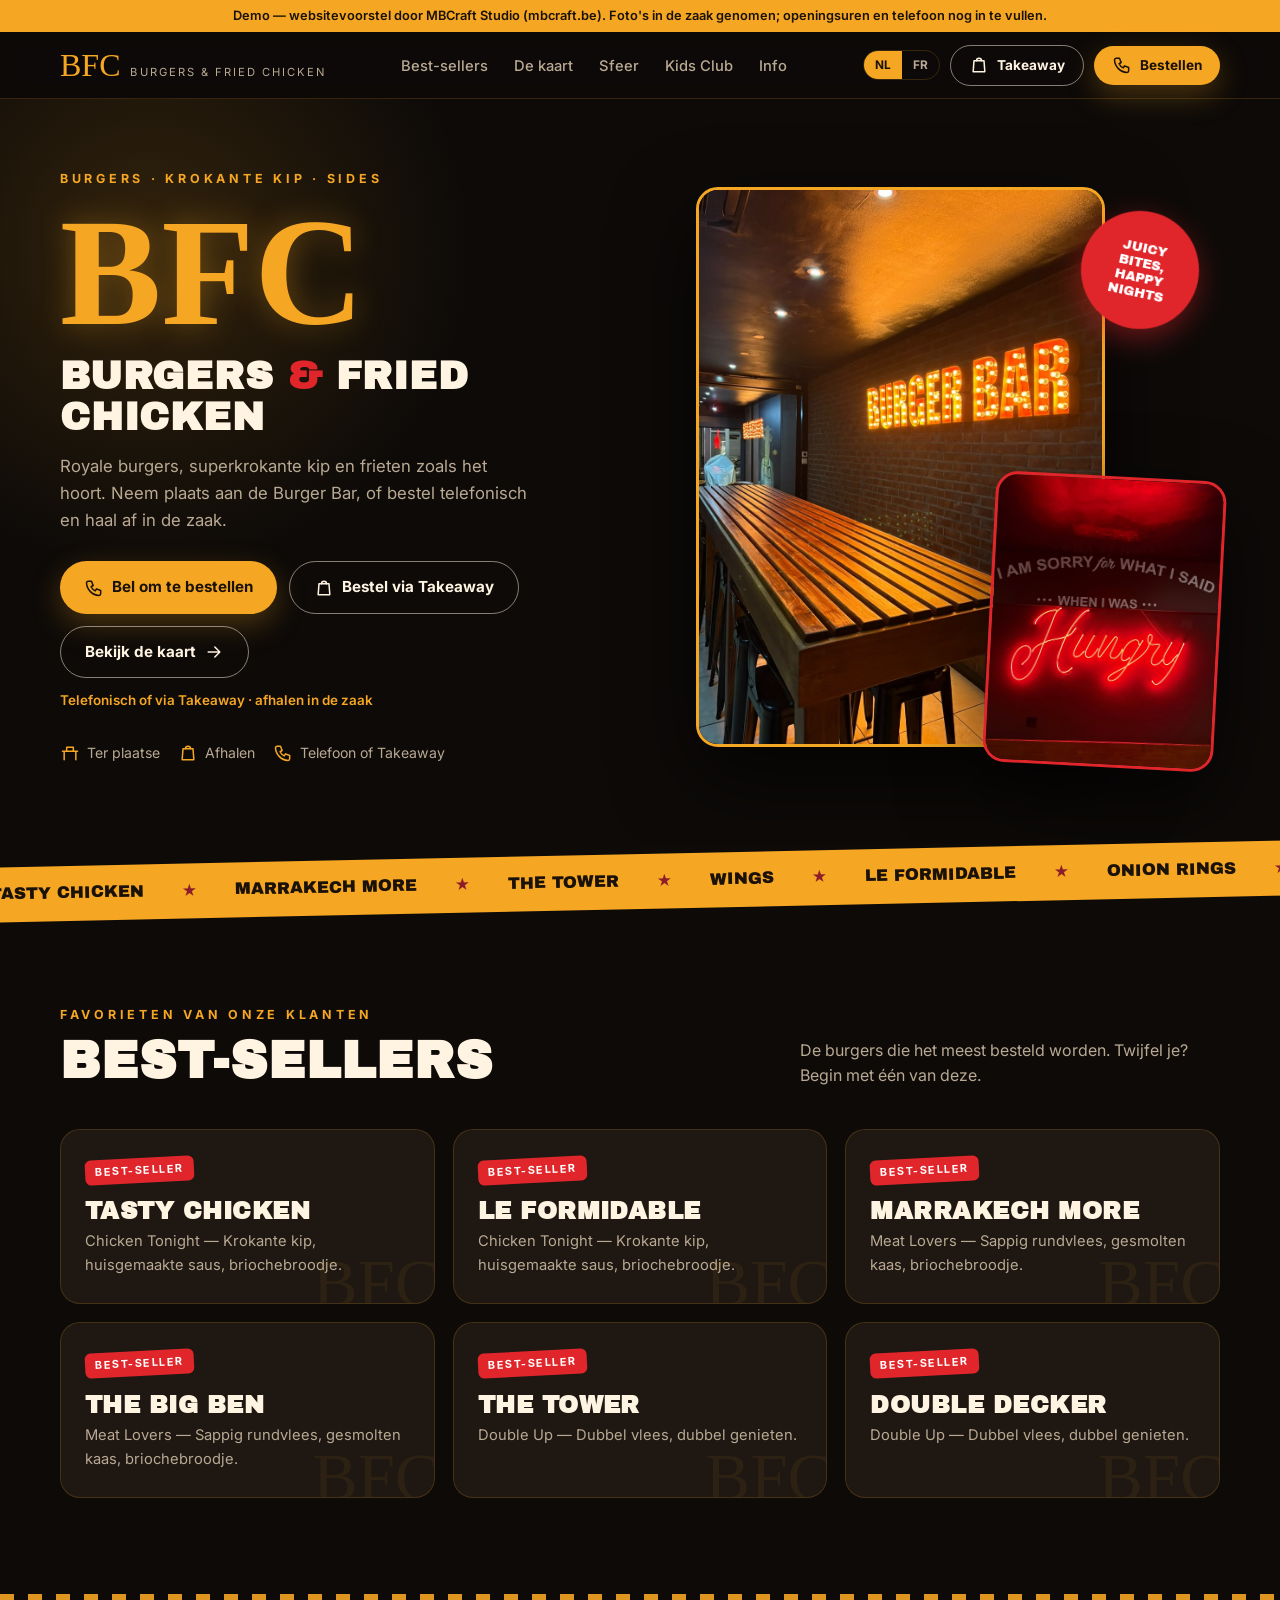
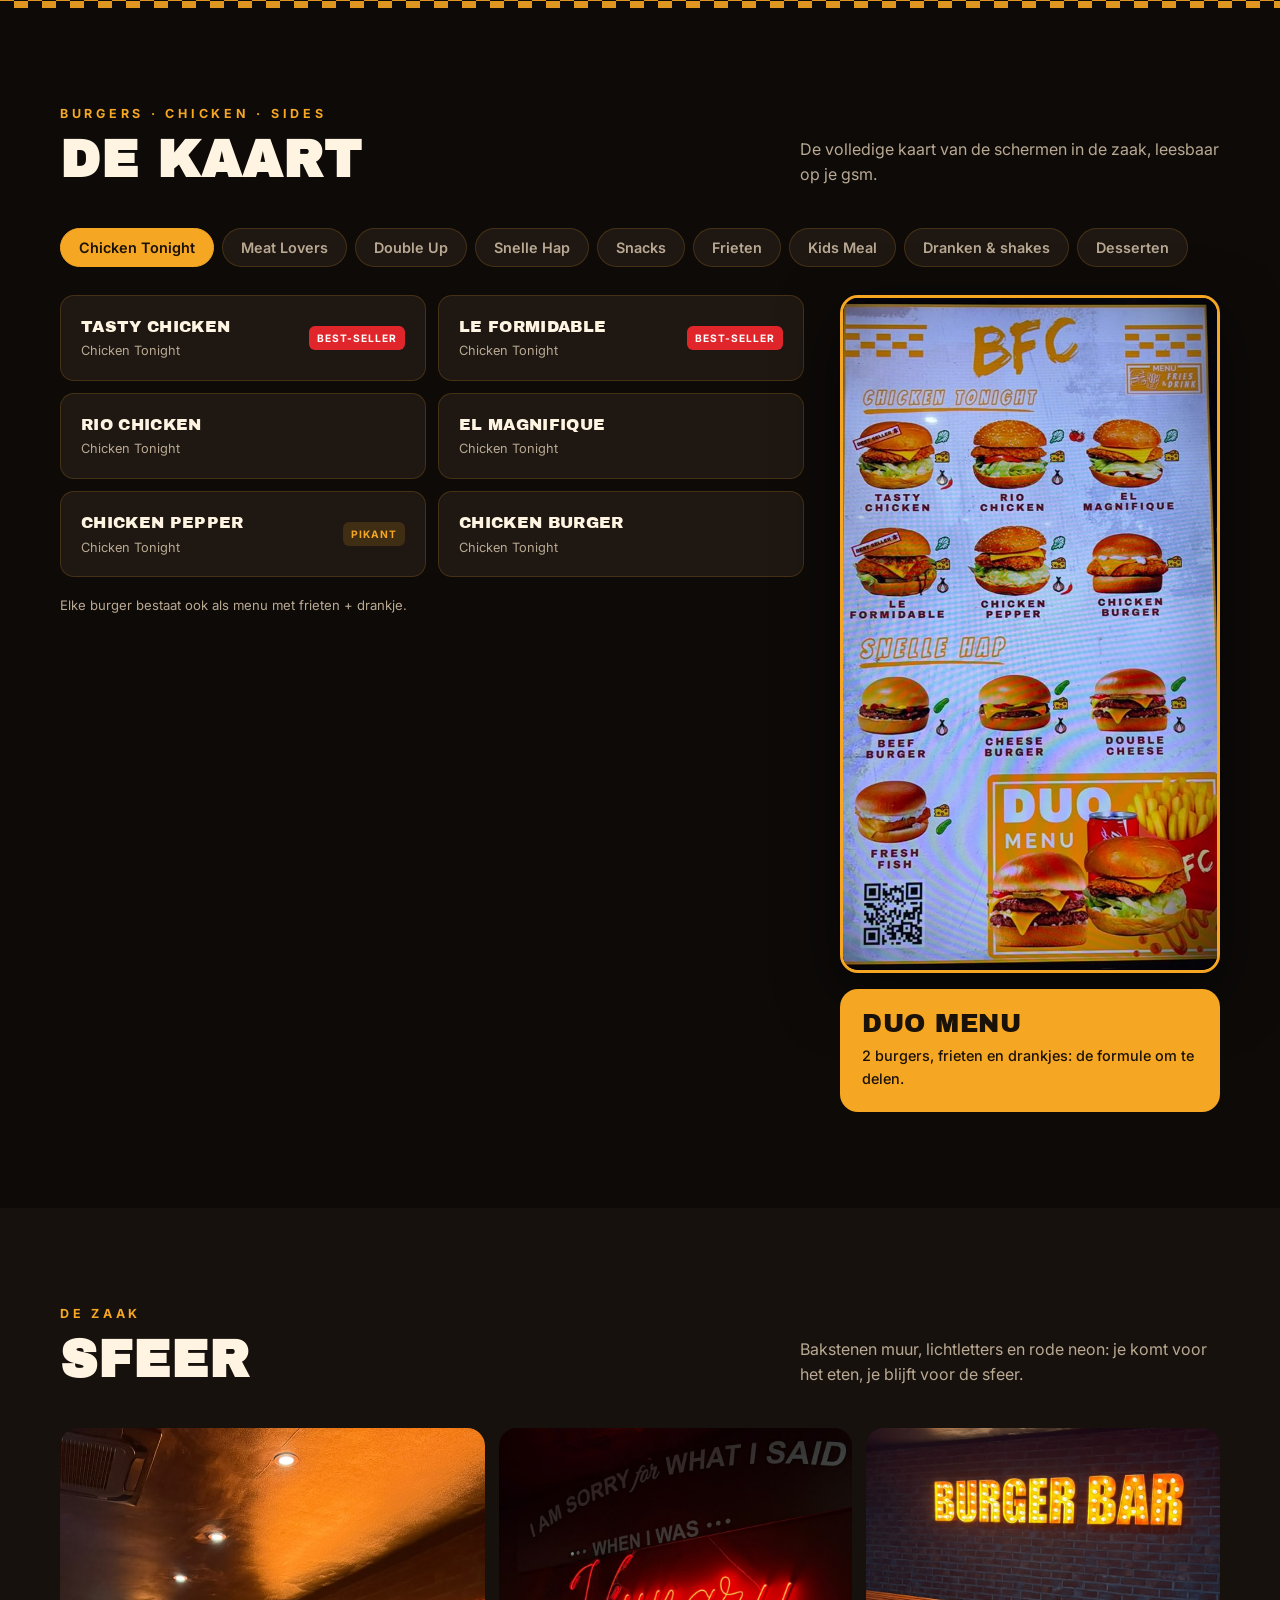
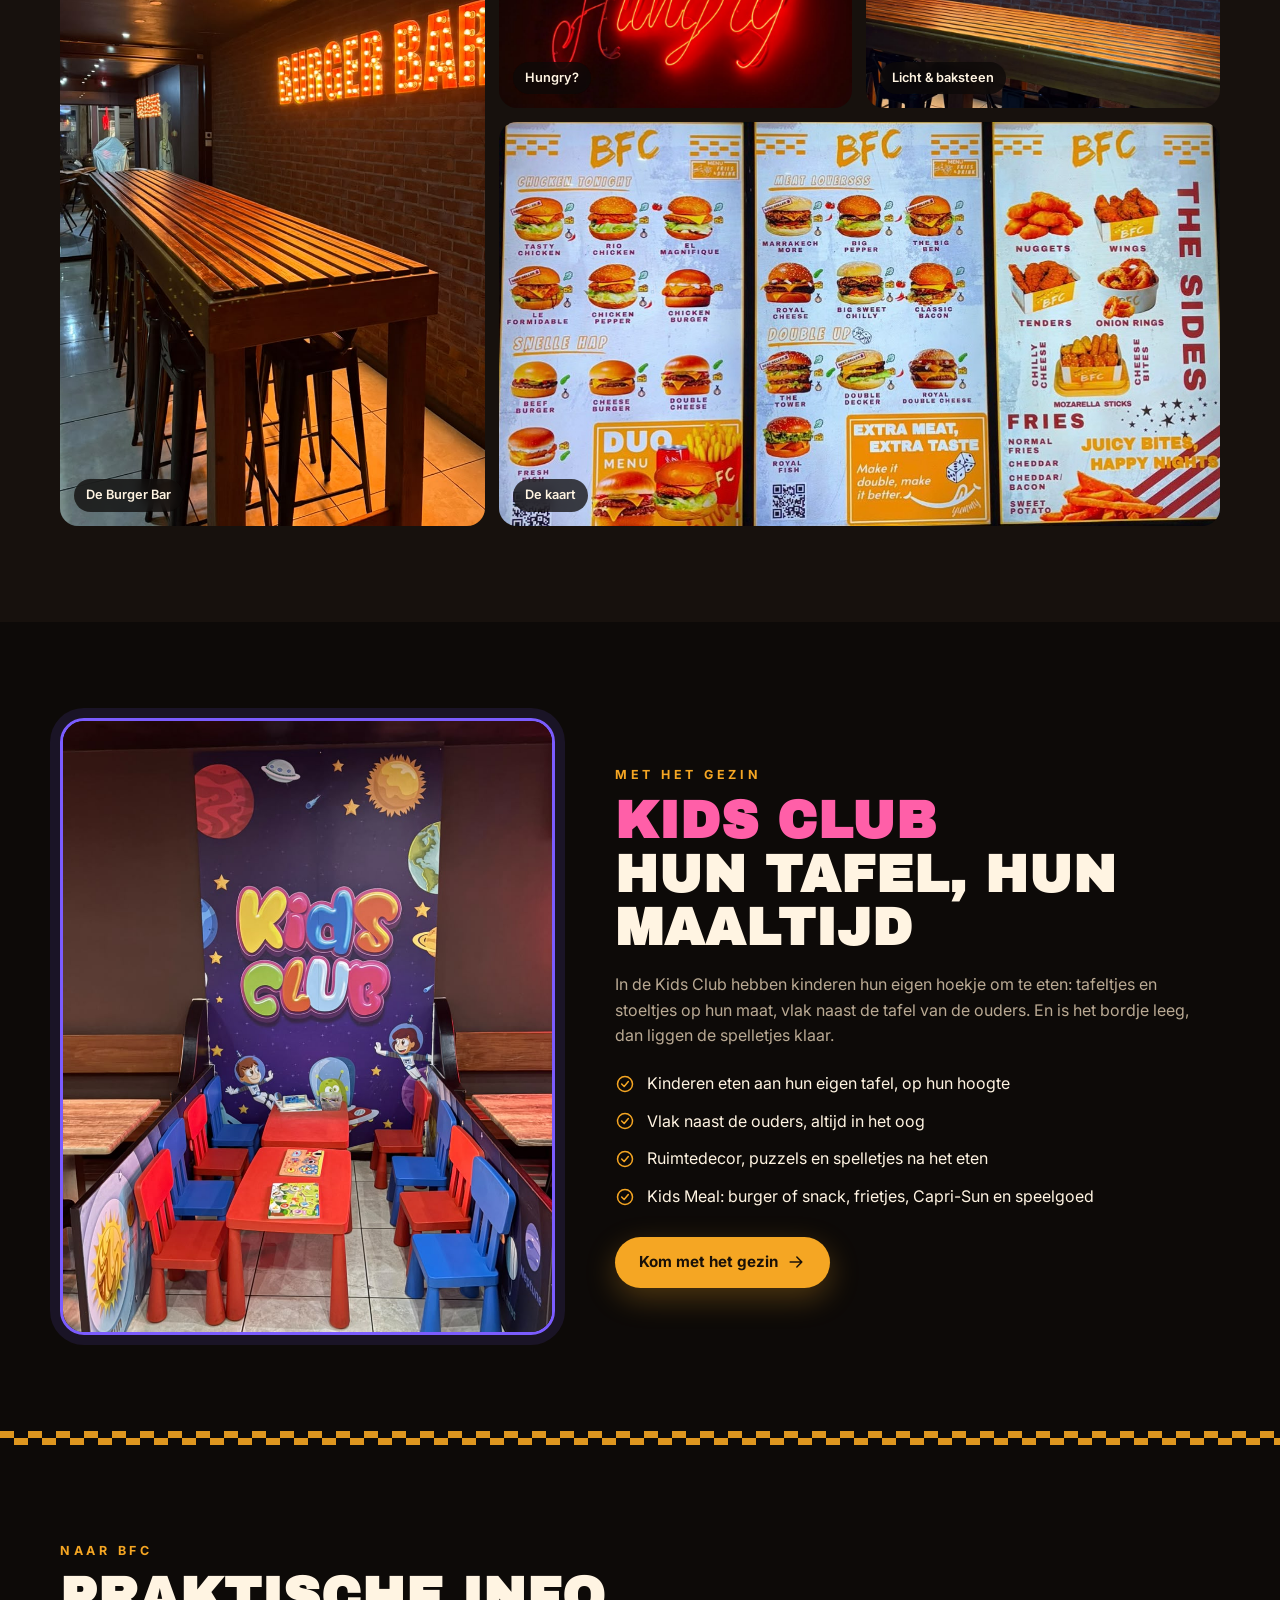
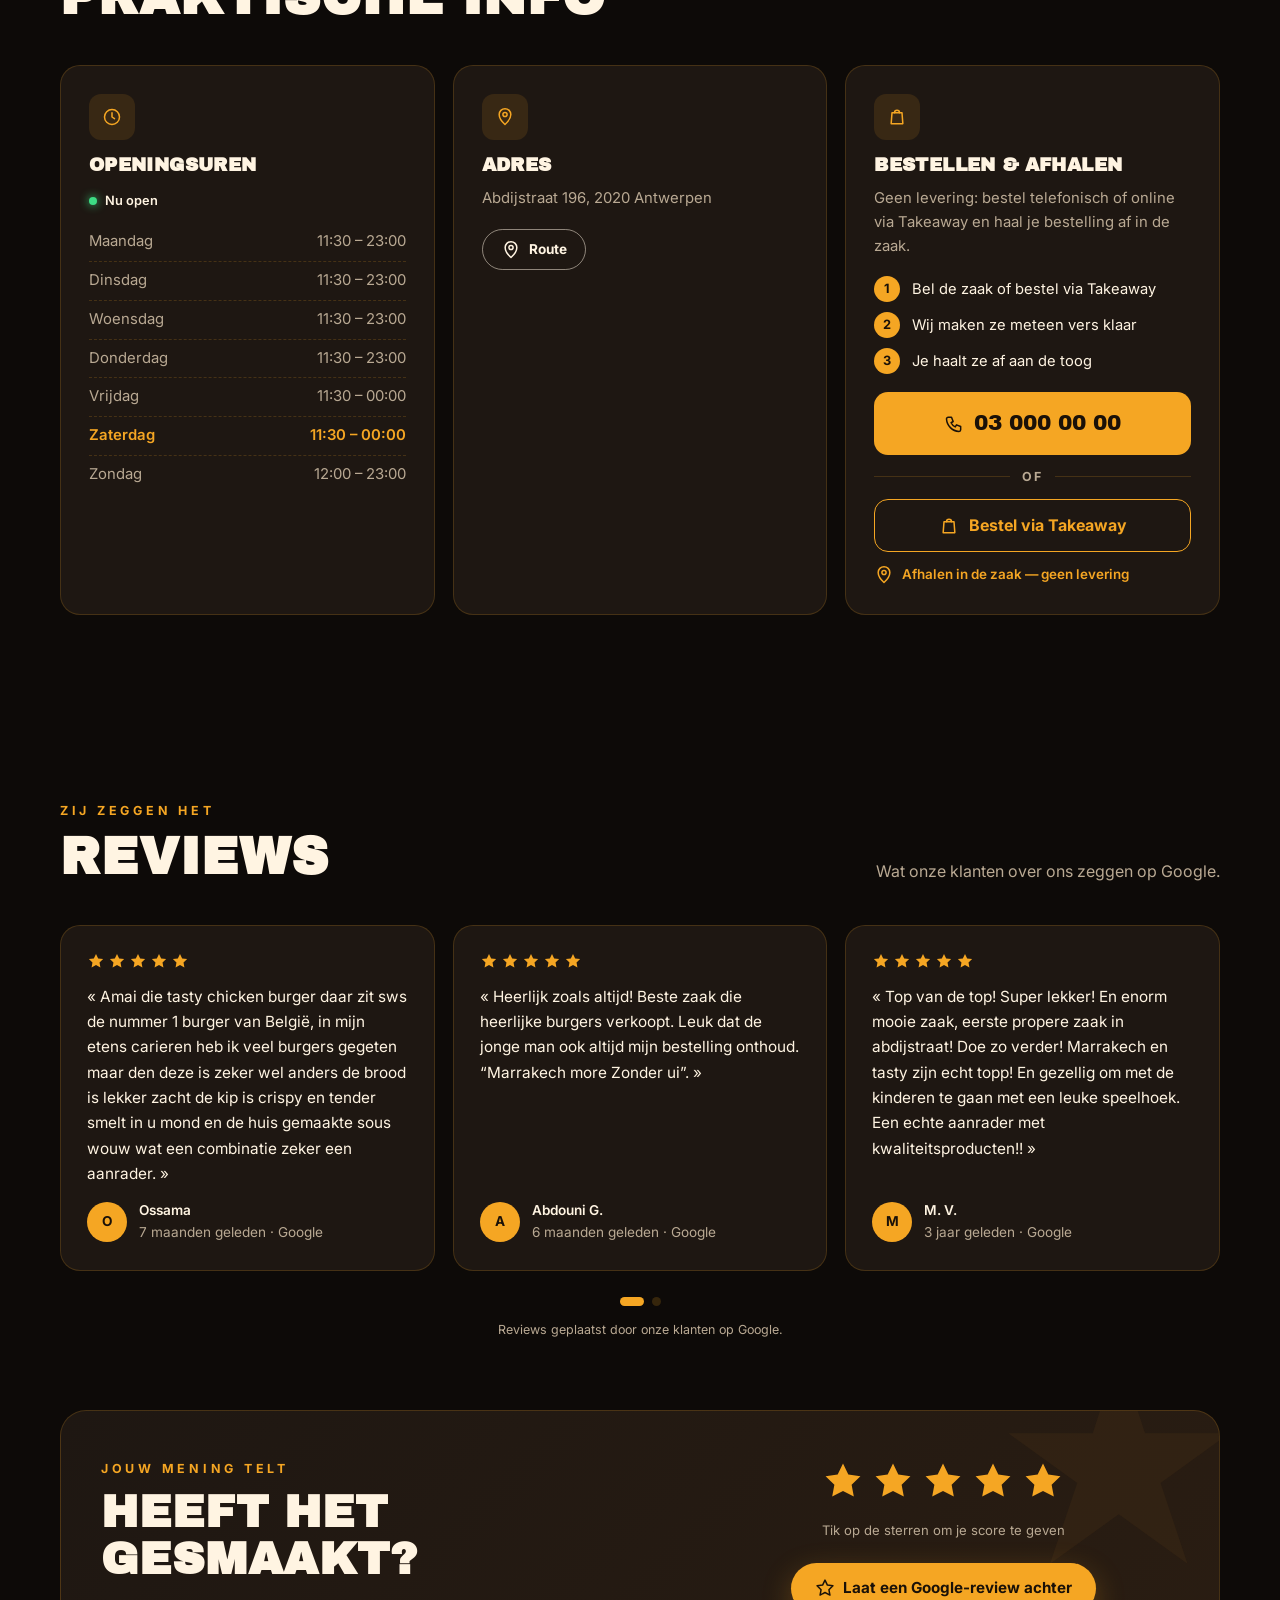
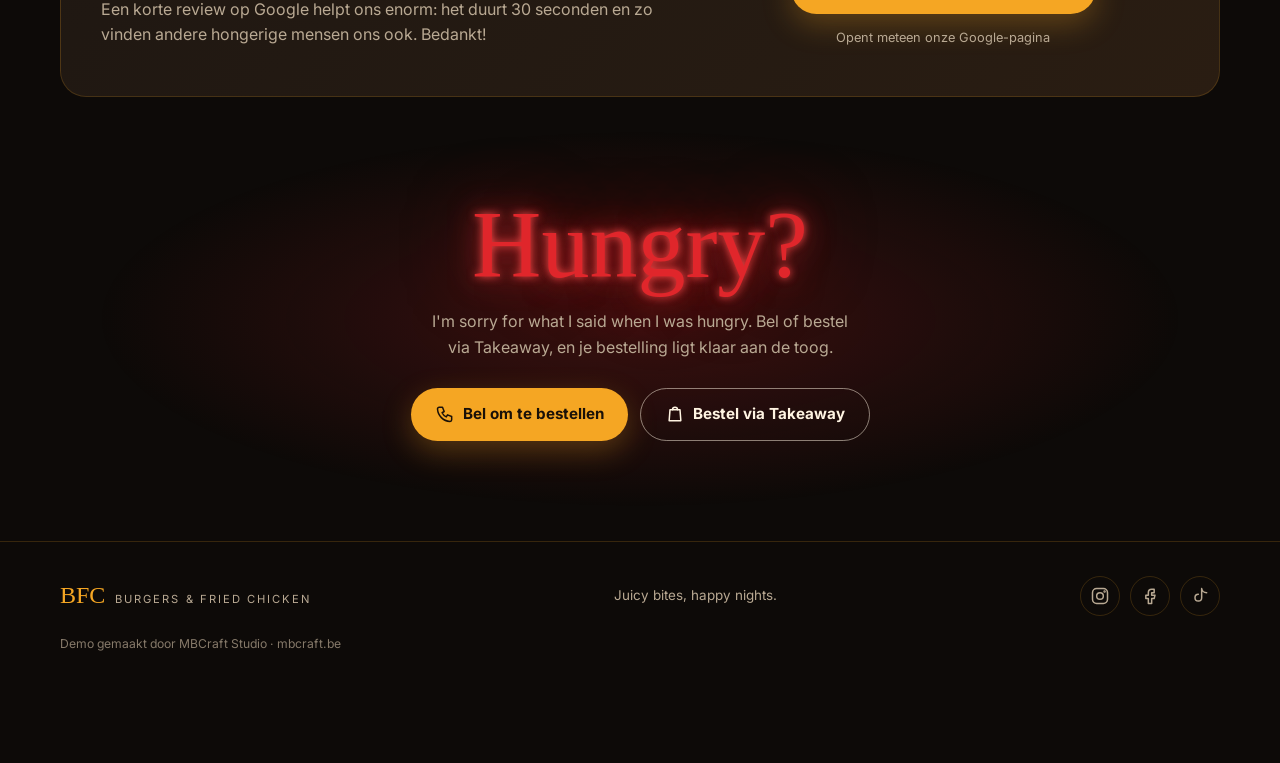
==== demos/bfc/index.html @ 061e13c5 "Démo BFC Burgers & Fried Chicken (non référencée) Co-Authored-By: Claude Opus 5.5 <noreply@anthropic" ====
<!doctype html>
<html lang="nl">
<head>
<meta charset="utf-8">
<meta name="viewport" content="width=device-width, initial-scale=1">
<title>BFC — Burgers & Fried Chicken</title>
<meta name="description" content="BFC — Burgers & Fried Chicken. Burgers, poulet croustillant, sides. Sur place ou à emporter : commande par téléphone, à récupérer au magasin.">
<meta name="robots" content="noindex">
<link rel="preconnect" href="https://fonts.googleapis.com">
<link rel="preconnect" href="https://fonts.gstatic.com" crossorigin>
<link href="https://fonts.googleapis.com/css2?family=Permanent+Marker&family=Archivo+Black&family=Inter:wght@400;500;600;700&display=swap" rel="stylesheet">
<style>
:root{
  --bg:#0d0a08; --bg-2:#17110d; --card:#1e1712; --line:rgba(245,166,35,.18);
  --yellow:#f5a623; --yellow-2:#ffc94d; --red:#e0262b; --wine:#8c1d2a;
  --cream:#fff4e2; --muted:#b9a993;
}
*{box-sizing:border-box;margin:0;padding:0}
html{scroll-behavior:smooth}
body{background:var(--bg);color:var(--cream);font-family:Inter,system-ui,sans-serif;line-height:1.6;overflow-x:hidden}
a{color:inherit}
img{display:block;max-width:100%}
.wrap{width:min(1160px,100% - 32px);margin-inline:auto}
.h{font-family:"Archivo Black",sans-serif;text-transform:uppercase;letter-spacing:.02em;line-height:1.05}
.marker{font-family:"Permanent Marker",cursive}
.kicker{font-size:.78rem;font-weight:700;letter-spacing:.3em;text-transform:uppercase;color:var(--yellow)}
svg.i{width:20px;height:20px;fill:none;stroke:currentColor;stroke-width:1.8;stroke-linecap:round;stroke-linejoin:round;flex:none}

/* bandeau démo */
.demo{background:var(--yellow);color:#1a1108;font-size:.8rem;text-align:center;padding:6px 16px;font-weight:600}

/* damier façon écrans menu */
.checker{height:14px;background:
  linear-gradient(90deg,var(--yellow) 50%,transparent 0) 0 0/28px 7px repeat-x,
  linear-gradient(90deg,transparent 50%,var(--yellow) 0) 0 7px/28px 7px repeat-x;opacity:.9}

/* nav */
header{position:sticky;top:0;z-index:50;background:rgba(13,10,8,.88);backdrop-filter:blur(10px);border-bottom:1px solid var(--line)}
.nav{display:flex;align-items:center;justify-content:space-between;height:66px;gap:16px}
.logo{display:flex;align-items:baseline;gap:10px;text-decoration:none}
.logo b{font-family:"Permanent Marker",cursive;font-size:2rem;color:var(--yellow);font-weight:400;line-height:1}
.logo span{font-size:.7rem;letter-spacing:.18em;text-transform:uppercase;color:var(--muted)}
.links{display:flex;gap:26px;list-style:none}
.links a{text-decoration:none;font-size:.92rem;font-weight:500;color:var(--muted);transition:color .2s}
.links a:hover{color:var(--yellow)}
.right{display:flex;align-items:center;gap:10px}
.lang{display:flex;border:1px solid var(--line);border-radius:999px;overflow:hidden}
.lang button{background:none;border:0;color:var(--muted);font:700 .74rem Inter;padding:7px 11px;cursor:pointer}
.lang button.on{background:var(--yellow);color:#1a1108}
.btn{display:inline-flex;align-items:center;gap:8px;padding:13px 24px;border-radius:999px;text-decoration:none;font-weight:700;font-size:.95rem;border:0;cursor:pointer;transition:transform .2s,box-shadow .2s,background .2s}
.btn:hover{transform:translateY(-2px)}
.btn.y{background:var(--yellow);color:#1a1108;box-shadow:0 10px 30px rgba(245,166,35,.28)}
.btn.y:hover{background:var(--yellow-2)}
.btn.o{border:1.5px solid rgba(255,244,226,.5);color:var(--cream)}
.btn.o:hover{border-color:var(--yellow);color:var(--yellow)}
.btn.sm{padding:9px 18px;font-size:.85rem}
.menu-btn{display:none;background:none;border:0;color:var(--cream);width:42px;height:42px;cursor:pointer}
.menu-btn svg{width:26px;height:26px}

/* hero */
.hero{position:relative;padding:70px 0 80px;overflow:hidden}
.hero::before{content:"";position:absolute;width:700px;height:700px;left:-200px;top:-200px;background:radial-gradient(circle,rgba(245,166,35,.16),transparent 65%);pointer-events:none}
.hero-grid{position:relative;display:grid;grid-template-columns:1.05fr .95fr;gap:56px;align-items:center}
.hero h1{margin:16px 0 6px}
.hero h1 .marker{display:block;font-size:clamp(5rem,14vw,9.5rem);color:var(--yellow);line-height:.9;text-shadow:0 0 30px rgba(245,166,35,.35)}
.hero h1 .h{display:block;font-size:clamp(1.5rem,3.6vw,2.4rem);margin-top:14px}
.hero h1 .h em{font-style:normal;color:var(--red)}
.hero p.sub{color:var(--muted);max-width:470px;margin:16px 0 28px;font-size:1.05rem}
.btns{display:flex;gap:12px;flex-wrap:wrap}
.modes{display:flex;gap:18px;flex-wrap:wrap;margin-top:30px;font-size:.88rem;color:var(--muted)}
.modes span{display:flex;align-items:center;gap:7px}
.modes svg{color:var(--yellow)}
.hero-pics{position:relative;height:560px}
.hero-pics figure{position:absolute;overflow:hidden;border-radius:22px;box-shadow:0 30px 80px rgba(0,0,0,.6)}
.hero-pics img{width:100%;height:100%;object-fit:cover}
.hero-pics .p1{inset:0 22% 0 0;border:3px solid var(--yellow)}
.hero-pics .p2{width:44%;height:52%;right:0;bottom:-20px;border:3px solid var(--red);transform:rotate(3deg)}
.sticker{position:absolute;top:24px;right:4%;z-index:3;background:var(--red);color:#fff;width:118px;height:118px;border-radius:50%;display:grid;place-items:center;text-align:center;font-family:"Archivo Black";font-size:.82rem;line-height:1.15;text-transform:uppercase;transform:rotate(12deg);box-shadow:0 10px 30px rgba(224,38,43,.45);padding:12px}

/* bande défilante */
.ticker{background:var(--yellow);color:#1a1108;overflow:hidden;white-space:nowrap;padding:14px 0;transform:rotate(-1.2deg);margin:10px -10px 0}
.ticker div{display:inline-flex;gap:38px;animation:slide 30s linear infinite;font-family:"Archivo Black";text-transform:uppercase;font-size:1.05rem}
.ticker i{font-style:normal;color:var(--wine)}
@keyframes slide{to{transform:translateX(-50%)}}

section{padding:96px 0}
.head{display:flex;justify-content:space-between;align-items:flex-end;gap:24px;flex-wrap:wrap;margin-bottom:40px}
.head h2{font-size:clamp(2rem,5vw,3.2rem);margin-top:10px}
.head h2 .marker{color:var(--yellow);font-weight:400;text-transform:none}
.head p{color:var(--muted);max-width:420px}

/* best-sellers */
.best{display:grid;grid-template-columns:repeat(3,1fr);gap:18px}
.bs{position:relative;background:var(--card);border:1px solid var(--line);border-radius:20px;padding:26px 24px;overflow:hidden;transition:transform .25s,border-color .25s}
.bs:hover{transform:translateY(-4px);border-color:var(--yellow)}
.bs .tagline{display:inline-block;font-size:.68rem;font-weight:700;letter-spacing:.14em;text-transform:uppercase;background:var(--red);color:#fff;padding:4px 10px;border-radius:6px;transform:rotate(-3deg)}
.bs h3{font-size:1.5rem;margin:16px 0 6px}
.bs p{color:var(--muted);font-size:.92rem}
.bs .cat{position:absolute;right:-6px;bottom:-14px;font-family:"Permanent Marker";font-size:4.2rem;color:rgba(245,166,35,.07);line-height:1}

/* carte */
.tabs{display:flex;gap:8px;flex-wrap:wrap;margin-bottom:28px}
.tabs button{background:var(--card);border:1px solid var(--line);color:var(--muted);font:600 .9rem Inter;padding:10px 18px;border-radius:999px;cursor:pointer;transition:.2s}
.tabs button:hover{color:var(--cream)}
.tabs button.on{background:var(--yellow);color:#1a1108;border-color:var(--yellow)}
.carte{display:grid;grid-template-columns:1fr 380px;gap:36px;align-items:start}
.list{display:grid;grid-template-columns:1fr 1fr;gap:12px}
.item{display:flex;justify-content:space-between;align-items:center;gap:12px;background:var(--card);border:1px solid var(--line);border-radius:14px;padding:18px 20px;animation:pop .35s ease both}
@keyframes pop{from{opacity:0;transform:translateY(8px)}}
.item.full{grid-column:1/-1}
.item b{font-family:"Archivo Black";font-weight:400;text-transform:uppercase;font-size:1rem;letter-spacing:.02em}
.item small{display:block;color:var(--muted);font-size:.8rem;margin-top:2px}
.badge{font-size:.64rem;font-weight:700;letter-spacing:.1em;text-transform:uppercase;padding:4px 8px;border-radius:6px;white-space:nowrap}
.badge.r{background:var(--red);color:#fff}
.badge.y{background:rgba(245,166,35,.15);color:var(--yellow)}
.carte-side{position:sticky;top:90px}
.screen{border-radius:18px;overflow:hidden;border:3px solid var(--yellow);box-shadow:0 20px 60px rgba(0,0,0,.5)}
.screen{background:#000}
.screen img{width:100%;height:auto}
.duo{margin-top:16px;background:var(--yellow);color:#1a1108;border-radius:18px;padding:22px}
.duo .h{font-size:1.6rem}
.duo p{font-size:.9rem;margin-top:6px;font-weight:500}
.note{color:var(--muted);font-size:.82rem;margin-top:18px}

/* ambiance */
.amb{background:var(--bg-2);position:relative}
.gal{display:grid;grid-template-columns:1.2fr 1fr 1fr;grid-template-rows:280px auto;gap:14px}
.gal figure{position:relative;overflow:hidden;border-radius:18px;background:#000}
.gal figure:first-child{grid-row:span 2}
.gal figure.wide{grid-column:span 2;aspect-ratio:1196/669}
.gal img{width:100%;height:100%;object-fit:cover;transition:transform .6s}
.gal figure:hover img{transform:scale(1.05)}
.gal figcaption{position:absolute;left:14px;bottom:14px;background:rgba(13,10,8,.75);backdrop-filter:blur(6px);font-size:.8rem;font-weight:600;padding:6px 12px;border-radius:999px}

/* kids */
.kids{display:grid;grid-template-columns:.9fr 1.1fr;gap:60px;align-items:center}
.kids-img{border-radius:24px;overflow:hidden;border:3px solid #7b5cff;box-shadow:0 0 0 10px rgba(123,92,255,.12)}
.kids-img img{width:100%;aspect-ratio:4/5;object-fit:cover}
.kids h2{font-size:clamp(2rem,5vw,3.2rem);margin:10px 0 16px}
.kids h2 span{color:#ff5fa8}
.kids p{color:var(--muted);margin-bottom:22px}
.points{list-style:none;display:grid;gap:12px;margin-bottom:28px}
.points li{display:flex;gap:12px;align-items:center}
.points svg{color:var(--yellow)}

/* infos */
.infos{display:grid;grid-template-columns:repeat(3,1fr);gap:18px}
.box{background:var(--card);border:1px solid var(--line);border-radius:20px;padding:28px}
.box .ic{width:46px;height:46px;border-radius:12px;background:rgba(245,166,35,.12);color:var(--yellow);display:grid;place-items:center;margin-bottom:16px}
.box h3{font-size:1.15rem;margin-bottom:12px}
.box p,.box li{color:var(--muted);font-size:.93rem}
.hours{list-style:none}
.hours li{display:flex;justify-content:space-between;padding:7px 0;border-bottom:1px dashed var(--line)}
.hours li:last-child{border:0}
.hours li.today{color:var(--yellow);font-weight:600}
.open{display:inline-flex;align-items:center;gap:8px;font-size:.8rem;font-weight:600;margin-bottom:12px}
.open i{width:8px;height:8px;border-radius:50%;background:#3ddc84;box-shadow:0 0 10px #3ddc84}
.box .btn{margin-top:18px}

/* final */
.cta{text-align:center;padding:100px 0;position:relative;overflow:hidden;background:radial-gradient(ellipse at center,rgba(224,38,43,.22),transparent 60%)}
.cta .marker{font-size:clamp(3rem,10vw,6rem);color:var(--red);text-shadow:0 0 8px #ff4b4b,0 0 30px rgba(224,38,43,.8),0 0 70px rgba(224,38,43,.5);line-height:1}
.cta p{color:var(--muted);margin:16px auto 28px;max-width:440px}

footer{border-top:1px solid var(--line);padding:34px 0 110px;font-size:.84rem;color:var(--muted)}
.foot{display:flex;justify-content:space-between;gap:20px;flex-wrap:wrap;align-items:center}
.foot .logo b{font-size:1.5rem}
.soc{display:flex;gap:10px}
.soc a{width:40px;height:40px;border-radius:50%;border:1px solid var(--line);display:grid;place-items:center;transition:.2s}
.soc a:hover{border-color:var(--yellow);color:var(--yellow)}
.made{margin-top:18px;font-size:.76rem;opacity:.7}

.steps{list-style:none;display:grid;gap:10px;margin:18px 0}
.steps li{display:flex;gap:12px;align-items:center;font-size:.92rem;color:var(--cream)}
.steps b{width:26px;height:26px;border-radius:50%;background:var(--yellow);color:#1a1108;display:grid;place-items:center;font-size:.8rem;flex:none}
.tel-big{display:flex;align-items:center;justify-content:center;gap:10px;background:var(--yellow);color:#1a1108;text-decoration:none;font-family:"Archivo Black";font-size:1.35rem;padding:14px;border-radius:14px;transition:background .2s}
.tel-big:hover{background:var(--yellow-2)}
.pickup{display:flex;gap:8px;align-items:center;margin-top:12px;font-size:.84rem!important;color:var(--yellow)!important;font-weight:600}
.or{display:flex;align-items:center;gap:12px;margin:12px 0;font-size:.78rem;font-weight:700;letter-spacing:.15em;text-transform:uppercase;color:var(--muted)}
.or::before,.or::after{content:"";flex:1;height:1px;background:var(--line)}
.ta-big{display:flex;align-items:center;justify-content:center;gap:10px;border:1.5px solid var(--yellow);color:var(--yellow);text-decoration:none;font-weight:700;padding:13px;border-radius:14px;transition:.2s}
.ta-big:hover{background:var(--yellow);color:#1a1108}
.hint{margin-top:12px;font-size:.84rem;color:var(--yellow);font-weight:600}

/* visionneuse photos */
.zoomable{cursor:zoom-in}
.lb{position:fixed;inset:0;z-index:100;background:rgba(5,4,3,.97);display:none;align-items:center;justify-content:center;padding:60px 70px;}
.lb.open{display:flex;animation:lbIn .25s ease}
@keyframes lbIn{from{opacity:0}}
.lb img{max-width:100%;max-height:100%;object-fit:contain;border-radius:12px;box-shadow:0 30px 80px rgba(0,0,0,.6)}
.lb button{position:absolute;background:rgba(255,244,226,.1);border:1px solid rgba(255,244,226,.2);color:var(--cream);width:48px;height:48px;border-radius:50%;display:grid;place-items:center;cursor:pointer;transition:background .2s}
.lb button:hover{background:var(--yellow);color:#1a1108}
.lb .x{top:16px;right:16px}
@media (max-width:600px){.lb{padding:70px 10px}}

/* avis */
.review{padding:70px 0 0}
.rv-card{position:relative;overflow:hidden;background:linear-gradient(135deg,var(--card),#2a1d12);border:1px solid var(--line);border-radius:26px;padding:48px 40px;display:grid;grid-template-columns:1.2fr 1fr;gap:40px;align-items:center}
.rv-card::after{content:"★";position:absolute;right:-30px;top:-70px;font-size:16rem;color:rgba(245,166,35,.05);line-height:1;pointer-events:none}
.rv-card h2{font-size:clamp(1.8rem,4.5vw,2.8rem);margin:10px 0 14px}
.rv-card p{color:var(--muted)}
.rv-side{text-align:center;position:relative;z-index:1}
.stars{display:inline-flex;gap:6px;margin-bottom:10px}
.stars a{color:var(--yellow);transition:color .15s,transform .15s;display:block}
.stars svg{width:44px;height:44px;fill:currentColor;stroke:none}
.stars a:hover ~ a{color:rgba(245,166,35,.3)}
.stars a:hover{transform:scale(1.15)}
.rv-hint{display:block;font-size:.82rem;color:var(--muted);margin-bottom:22px}
.g-note{display:flex;align-items:center;justify-content:center;gap:8px;margin-top:14px;font-size:.8rem;color:var(--muted)}

/* avis clients */
.tst{padding:90px 0 0}
.tst-grid{display:grid;grid-template-columns:repeat(3,1fr);gap:18px}
.tc{background:var(--card);border:1px solid var(--line);border-radius:20px;padding:26px;display:flex;flex-direction:column;gap:14px;animation:pop .4s ease both}
.tc .st{display:flex;gap:3px;color:var(--yellow)}
.tc .st svg{width:18px;height:18px;fill:currentColor;stroke:none}
.tc blockquote{color:var(--cream);font-size:.96rem;line-height:1.65;flex:1}
.tc footer{display:flex;align-items:center;gap:12px;padding:0;border:0;font-size:.85rem;color:var(--muted)}
.tc .av{width:40px;height:40px;border-radius:50%;background:var(--yellow);color:#1a1108;display:grid;place-items:center;font-weight:700;flex:none}
.tc b{display:block;color:var(--cream);font-weight:600}
.tst-nav{display:flex;align-items:center;justify-content:center;gap:14px;margin-top:26px}
.tst-nav button{display:none;width:42px;height:42px;border-radius:50%;background:var(--card);border:1px solid var(--line);color:var(--cream);display:grid;place-items:center;cursor:pointer;transition:.2s}
.tst-nav button:hover{background:var(--yellow);color:#1a1108}
.tst-nav .pv svg{transform:scaleX(-1)}
.dots{display:flex;gap:8px}
.dots i{width:9px;height:9px;border-radius:50%;background:var(--line);cursor:pointer;transition:.2s}
.dots i.on{background:var(--yellow);width:24px;border-radius:5px}
.src{text-align:center;font-size:.78rem;color:var(--muted);margin-top:14px}

/* barre mobile */
.mbar{display:none}

.rv{opacity:0;transform:translateY(24px);transition:opacity .7s,transform .7s}
.rv.in{opacity:1;transform:none}

@media (max-width:960px){
  .links{display:none}
  .links.show{display:flex;flex-direction:column;position:absolute;top:66px;left:0;right:0;background:var(--bg);padding:20px 16px;border-bottom:1px solid var(--line);gap:16px}
  .menu-btn{display:grid;place-items:center}
  .right .btn{display:none}
  .hero{padding:40px 0 60px}
  .hero-grid{grid-template-columns:1fr;gap:40px}
  .hero-pics{height:440px}
  .best{grid-template-columns:1fr 1fr}
  .carte{grid-template-columns:1fr}
  .carte-side{position:static;display:grid;grid-template-columns:1fr 1fr;gap:14px}
  .duo{margin:0}
  .gal{grid-template-columns:1fr 1fr;grid-template-rows:auto}
  .gal figure{aspect-ratio:3/4}
  .gal figure:first-child{grid-row:auto;grid-column:span 2;aspect-ratio:4/3}
  .kids{grid-template-columns:1fr;gap:36px}
  .infos{grid-template-columns:1fr}
  .tst-grid{grid-template-columns:1fr}
  .rv-card{grid-template-columns:1fr;padding:34px 22px;text-align:center}
  .mbar{display:grid;grid-template-columns:.8fr .9fr 1.9fr;gap:8px;position:fixed;left:0;right:0;bottom:0;z-index:60;padding:10px 12px calc(10px + env(safe-area-inset-bottom));background:rgba(13,10,8,.95);backdrop-filter:blur(10px);border-top:1px solid var(--line)}
  .mbar a{display:flex;flex-direction:column;align-items:center;gap:3px;text-decoration:none;font-size:.72rem;font-weight:600;padding:8px;border-radius:12px;background:var(--card)}
  .mbar a.go{background:var(--yellow);color:#1a1108;flex-direction:row;justify-content:center;font-size:.9rem}
}
@media (max-width:600px){
  section{padding:70px 0}
  .ticker{padding:9px 0;margin-top:4px}
  .ticker div{font-size:.72rem;gap:16px;animation-duration:14s}
  .best,.list{grid-template-columns:1fr}
  .hero-pics{height:380px}
  .sticker{width:96px;height:96px;font-size:.7rem}
  .carte-side{grid-template-columns:1fr}
  .logo span{display:none}
}
@media (prefers-reduced-motion:reduce){*{animation:none!important;transition:none!important}.rv{opacity:1;transform:none}}
</style>
</head>
<body>

<!-- Icônes au trait -->
<svg width="0" height="0" style="position:absolute">
  <symbol id="i-bag" viewBox="0 0 24 24"><path d="M6 7h12l1 13H5L6 7z"/><path d="M9 7a3 3 0 0 1 6 0"/></symbol>
  <symbol id="i-seat" viewBox="0 0 24 24"><path d="M3 10h18M5 10v10M19 10v10M8 10V5h8v5"/></symbol>
  <symbol id="i-phone" viewBox="0 0 24 24"><path d="M5 4h4l2 5-2.5 1.5a11 11 0 0 0 5 5L15 13l5 2v4a2 2 0 0 1-2 2A16 16 0 0 1 3 6a2 2 0 0 1 2-2"/></symbol>
  <symbol id="i-pin" viewBox="0 0 24 24"><path d="M12 21s-7-6.2-7-12a7 7 0 0 1 14 0c0 5.8-7 12-7 12z"/><circle cx="12" cy="9" r="2.5"/></symbol>
  <symbol id="i-clock" viewBox="0 0 24 24"><circle cx="12" cy="12" r="9"/><path d="M12 7v5l3 2"/></symbol>
  <symbol id="i-check" viewBox="0 0 24 24"><circle cx="12" cy="12" r="9"/><path d="M8 12l3 3 5-6"/></symbol>
  <symbol id="i-insta" viewBox="0 0 24 24"><rect x="3" y="3" width="18" height="18" rx="5"/><circle cx="12" cy="12" r="4"/><circle cx="17.5" cy="6.5" r=".6"/></symbol>
  <symbol id="i-fb" viewBox="0 0 24 24"><path d="M14 8h3V4h-3a4 4 0 0 0-4 4v3H7v4h3v6h4v-6h3l1-4h-4V8z"/></symbol>
  <symbol id="i-tiktok" viewBox="0 0 24 24"><path d="M14 3v11a4 4 0 1 1-4-4M14 3c.5 3 2.5 5 6 5"/></symbol>
  <symbol id="i-menu" viewBox="0 0 24 24"><path d="M4 7h16M4 12h16M4 17h16"/></symbol>
  <symbol id="i-star" viewBox="0 0 24 24"><path d="M12 2.5l2.9 6 6.6.9-4.8 4.6 1.2 6.5L12 17.4l-5.9 3.1 1.2-6.5L2.5 9.4l6.6-.9z"/></symbol>
  <symbol id="i-arrow" viewBox="0 0 24 24"><path d="M5 12h14M13 6l6 6-6 6"/></symbol>
</svg>

<div class="demo" data-t="demo"></div>

<header>
  <div class="wrap nav">
    <a class="logo" href="#top"><b>BFC</b><span>Burgers & Fried Chicken</span></a>
    <ul class="links" id="links">
      <li><a href="#best" data-t="n_best"></a></li>
      <li><a href="#carte" data-t="n_carte"></a></li>
      <li><a href="#ambiance" data-t="n_amb"></a></li>
      <li><a href="#kids" data-t="n_kids"></a></li>
      <li><a href="#infos" data-t="n_infos"></a></li>
    </ul>
    <div class="right">
      <div class="lang"><button data-l="nl" class="on">NL</button><button data-l="fr">FR</button></div>
      <a class="btn o sm" data-takeaway><svg class="i"><use href="#i-bag"/></svg><span>Takeaway</span></a>
      <a class="btn y sm" data-tel><svg class="i"><use href="#i-phone"/></svg><span data-t="order"></span></a>
      <button class="menu-btn" id="mb" aria-label="Menu"><svg class="i"><use href="#i-menu"/></svg></button>
    </div>
  </div>
</header>

<main id="top">
  <!-- HERO -->
  <section class="hero">
    <div class="wrap hero-grid">
      <div class="rv">
        <div class="kicker" data-t="h_kick"></div>
        <h1>
          <span class="marker">BFC</span>
          <span class="h">Burgers <em>&</em> Fried Chicken</span>
        </h1>
        <p class="sub" data-t="h_sub"></p>
        <div class="btns">
          <a class="btn y" data-tel><svg class="i"><use href="#i-phone"/></svg><span data-t="order_now"></span></a>
          <a class="btn o" data-takeaway><svg class="i"><use href="#i-bag"/></svg><span data-t="ta_btn"></span></a>
          <a class="btn o" href="#carte"><span data-t="see_menu"></span><svg class="i"><use href="#i-arrow"/></svg></a>
        </div>
        <p class="hint" data-t="hint"></p>
        <div class="modes">
          <span><svg class="i"><use href="#i-seat"/></svg><span data-t="m1"></span></span>
          <span><svg class="i"><use href="#i-bag"/></svg><span data-t="m2"></span></span>
          <span><svg class="i"><use href="#i-phone"/></svg><span data-t="m3"></span></span>
        </div>
      </div>
      <div class="hero-pics rv">
        <div class="sticker" data-t="sticker"></div>
        <figure class="p1"><img src="img/burger-bar-table.jpg" alt="Le Burger Bar de BFC"></figure>
        <figure class="p2"><img src="img/neon-hungry.jpg" alt="Néon Hungry"></figure>
      </div>
    </div>
  </section>

  <div class="ticker" aria-hidden="true"><div id="tk"></div></div>

  <!-- BEST-SELLERS -->
  <section id="best">
    <div class="wrap">
      <div class="head rv">
        <div><div class="kicker" data-t="b_kick"></div><h2 class="h" data-t="b_title"></h2></div>
        <p data-t="b_txt"></p>
      </div>
      <div class="best" id="bestList"></div>
    </div>
  </section>

  <div class="checker"></div>

  <!-- CARTE -->
  <section id="carte">
    <div class="wrap">
      <div class="head rv">
        <div><div class="kicker" data-t="c_kick"></div><h2 class="h" data-t="c_title"></h2></div>
        <p data-t="c_txt"></p>
      </div>
      <div class="tabs" id="tabs"></div>
      <div class="carte">
        <div>
          <div class="list" id="list"></div>
          <p class="note" data-t="c_note"></p>
        </div>
        <aside class="carte-side">
          <div class="screen"><img id="screenImg" src="img/menu-chicken.jpg" alt="Écran menu en magasin"></div>
          <div class="duo">
            <div class="h" data-t="duo_t"></div>
            <p data-t="duo_p"></p>
          </div>
        </aside>
      </div>
    </div>
  </section>

  <!-- AMBIANCE -->
  <section id="ambiance" class="amb">
    <div class="wrap">
      <div class="head rv">
        <div><div class="kicker" data-t="a_kick"></div><h2 class="h" data-t="a_title"></h2></div>
        <p data-t="a_txt"></p>
      </div>
      <div class="gal rv">
        <figure><img src="img/burger-bar.jpg" alt="Le Burger Bar"><figcaption data-t="g1"></figcaption></figure>
        <figure><img src="img/neon-hungry-2.jpg" alt="Néon Hungry"><figcaption data-t="g2"></figcaption></figure>
        <figure><img src="img/burger-bar-enseigne.jpg" alt="Enseigne Burger Bar"><figcaption data-t="g3"></figcaption></figure>
        <figure class="wide"><img src="img/menu-ecrans.jpg" alt="Menuschermen"><figcaption data-t="g4"></figcaption></figure>
      </div>
    </div>
  </section>

  <!-- KIDS -->
  <section id="kids">
    <div class="wrap kids">
      <div class="kids-img rv"><img src="img/kids-club.jpg" alt="Espace Kids Club"></div>
      <div class="rv">
        <div class="kicker" data-t="k_kick"></div>
        <h2 class="h"><span>Kids Club</span><br><span style="color:var(--cream)" data-t="k_title"></span></h2>
        <p data-t="k_txt"></p>
        <ul class="points">
          <li><svg class="i"><use href="#i-check"/></svg><span data-t="k1"></span></li>
          <li><svg class="i"><use href="#i-check"/></svg><span data-t="k2"></span></li>
          <li><svg class="i"><use href="#i-check"/></svg><span data-t="k3"></span></li>
          <li><svg class="i"><use href="#i-check"/></svg><span data-t="k4"></span></li>
        </ul>
        <a class="btn y" href="#infos"><span data-t="k_btn"></span><svg class="i"><use href="#i-arrow"/></svg></a>
      </div>
    </div>
  </section>

  <div class="checker"></div>

  <!-- INFOS -->
  <section id="infos">
    <div class="wrap">
      <div class="head rv">
        <div><div class="kicker" data-t="i_kick"></div><h2 class="h" data-t="i_title"></h2></div>
      </div>
      <div class="infos">
        <div class="box rv">
          <div class="ic"><svg class="i"><use href="#i-clock"/></svg></div>
          <h3 class="h" data-t="i_hours"></h3>
          <div class="open"><i></i><span data-t="open_now"></span></div>
          <ul class="hours" id="hours"></ul>
        </div>
        <div class="box rv">
          <div class="ic"><svg class="i"><use href="#i-pin"/></svg></div>
          <h3 class="h" data-t="i_addr"></h3>
          <p data-t="addr"></p>
          <a class="btn o sm" target="_blank" rel="noopener" href="https://www.google.com/maps/search/?api=1&query=Burgers+%26+Fried+Chicken+Abdijstraat+196+Antwerpen&query_place_id=ChIJD6f5flb3w0cROM55awdE1Jo"><svg class="i"><use href="#i-pin"/></svg><span data-t="route"></span></a>
        </div>
        <div class="box rv" id="commander">
          <div class="ic"><svg class="i"><use href="#i-bag"/></svg></div>
          <h3 class="h" data-t="i_order"></h3>
          <p data-t="order_txt"></p>
          <ol class="steps">
            <li><b>1</b><span data-t="s1"></span></li>
            <li><b>2</b><span data-t="s2"></span></li>
            <li><b>3</b><span data-t="s3"></span></li>
          </ol>
          <a class="tel-big" data-tel><svg class="i"><use href="#i-phone"/></svg><span class="tel-num"></span></a>
          <div class="or" data-t="or"></div>
          <a class="ta-big" data-takeaway><svg class="i"><use href="#i-bag"/></svg><span data-t="ta_btn"></span></a>
          <p class="pickup"><svg class="i"><use href="#i-pin"/></svg><span data-t="pickup"></span></p>
        </div>
      </div>
    </div>
  </section>

  <section class="tst" id="reviews" hidden>
    <div class="wrap">
      <div class="head rv">
        <div><div class="kicker" data-t="t_kick"></div><h2 class="h" data-t="t_title"></h2></div>
        <p data-t="t_txt"></p>
      </div>
      <div class="tst-grid" id="tstGrid"></div>
      <div class="tst-nav" id="tstNav">
        <div class="dots" id="tstDots"></div>
      </div>
      <p class="src" data-t="t_src"></p>
    </div>
  </section>

  <section class="review" id="avis">
    <div class="wrap">
      <div class="rv-card rv">
        <div>
          <div class="kicker" data-t="r_kick"></div>
          <h2 class="h" data-t="r_title"></h2>
          <p data-t="r_txt"></p>
        </div>
        <div class="rv-side">
          <div class="stars">
            <a data-review aria-label="1"><svg><use href="#i-star"/></svg></a><a data-review aria-label="2"><svg><use href="#i-star"/></svg></a><a data-review aria-label="3"><svg><use href="#i-star"/></svg></a><a data-review aria-label="4"><svg><use href="#i-star"/></svg></a><a data-review aria-label="5"><svg><use href="#i-star"/></svg></a>
          </div>
          <span class="rv-hint" data-t="r_hint"></span>
          <a class="btn y" data-review><svg class="i"><use href="#i-star"/></svg><span data-t="r_btn"></span></a>
          <div class="g-note"><span data-t="r_note"></span></div>
        </div>
      </div>
    </div>
  </section>

  <section class="cta">
    <div class="wrap rv">
      <div class="marker">Hungry?</div>
      <p data-t="cta_txt"></p>
      <div class="btns" style="justify-content:center">
        <a class="btn y" data-tel><svg class="i"><use href="#i-phone"/></svg><span data-t="order_now"></span></a>
        <a class="btn o" data-takeaway><svg class="i"><use href="#i-bag"/></svg><span data-t="ta_btn"></span></a>
      </div>
    </div>
  </section>
</main>

<footer>
  <div class="wrap">
    <div class="foot">
      <a class="logo" href="#top"><b>BFC</b><span>Burgers & Fried Chicken</span></a>
      <span data-t="slogan"></span>
      <div class="soc">
        <a href="#" aria-label="Instagram"><svg class="i"><use href="#i-insta"/></svg></a>
        <a href="#" aria-label="Facebook"><svg class="i"><use href="#i-fb"/></svg></a>
        <a href="#" aria-label="TikTok"><svg class="i"><use href="#i-tiktok"/></svg></a>
      </div>
    </div>
    <div class="made" data-t="made"></div>
  </div>
</footer>

<div class="lb" id="lb" aria-hidden="true">
  <img id="lbImg" alt="">
  <button class="x" id="lbX" aria-label="Fermer"><svg class="i" viewBox="0 0 24 24"><path d="M6 6l12 12M18 6L6 18"/></svg></button>
</div>

<nav class="mbar">
  <a href="https://www.google.com/maps/search/?api=1&query=Burgers+%26+Fried+Chicken+Abdijstraat+196+Antwerpen&query_place_id=ChIJD6f5flb3w0cROM55awdE1Jo" target="_blank" rel="noopener"><svg class="i"><use href="#i-pin"/></svg><span data-t="route_s"></span></a>
  <a data-takeaway><svg class="i"><use href="#i-bag"/></svg><span>Takeaway</span></a>
  <a class="go" data-tel><svg class="i"><use href="#i-phone"/></svg><span data-t="order_call"></span></a>
</nav>

<script>
/* ---------- Carte relevée sur les écrans du magasin ---------- */
const CARTE = [
  { id:'chicken', fr:'Chicken Tonight', nl:'Chicken Tonight', img:'img/menu-chicken.jpg', items:[
    {n:'Tasty Chicken', bs:1}, {n:'Le Formidable', bs:1}, {n:'Rio Chicken'},
    {n:'El Magnifique'}, {n:'Chicken Pepper', hot:1}, {n:'Chicken Burger'} ]},
  { id:'meat', fr:'Meat Lovers', nl:'Meat Lovers', img:'img/menu-meat.jpg', items:[
    {n:'Marrakech More', bs:1}, {n:'The Big Ben', bs:1}, {n:'Big Pepper', hot:1},
    {n:'Royal Cheese'}, {n:'Big Sweet Chilly', hot:1}, {n:'Classic Bacon'} ]},
  { id:'double', fr:'Double Up', nl:'Double Up', img:'img/menu-meat.jpg', items:[
    {n:'The Tower', bs:1}, {n:'Double Decker', bs:1}, {n:'Royal Double Cheese'}, {n:'Royal Fish'} ]},
  { id:'snelle', fr:'Snelle Hap', nl:'Snelle Hap', img:'img/menu-chicken.jpg', items:[
    {n:'Beef Burger'}, {n:'Cheese Burger'}, {n:'Double Cheese'}, {n:'Fresh Fish'} ]},
  { id:'sides', fr:'Snacks', nl:'Snacks', img:'img/menu-sides.jpg', items:[
    {n:'Chicken Nuggets', d:{fr:'4 ou 6 pièces', nl:'4 of 6 stuks'}},
    {n:'Chicken Wings', d:{fr:'3 ou 5 pièces', nl:'3 of 5 stuks'}},
    {n:'Hot Wings', hot:1, d:{fr:'3 ou 5 pièces', nl:'3 of 5 stuks'}},
    {n:'Crispy Chicken Tenders', d:{fr:'2 ou 4 pièces', nl:'2 of 4 stuks'}},
    {n:'Chicken Tenders Hot & Spicy', hot:1, d:{fr:'2 ou 4 pièces', nl:'2 of 4 stuks'}},
    {n:'Chicken Bites', d:{fr:'4 pièces', nl:'4 stuks'}},
    {n:'Cheese Bites'}, {n:'Chilli Cheese Bites', hot:1},
    {n:'Mozzarella Sticks'}, {n:'Onion Rings'} ]},
  { id:'fries', fr:'Frites', nl:'Frieten', img:'img/menu-sides.jpg', items:[
    {n:'Frieten', d:{fr:'Medium', nl:'Medium'}}, {n:'Potatoes'},
    {n:'Cheddar Fries'}, {n:'Cheddar / Bacon Fries'}, {n:'Sweet Potato Fries'},
    {n:'Sausje erbij?', d:{fr:'Une sauce avec tes frites', nl:'Een sausje bij je frieten'}} ]},
  { id:'kids', fr:'Kids Meal', nl:'Kids Meal', img:'img/kids-club.jpg', items:[
    {n:'Kids Meal', kid:1, d:{
      fr:'Hamburger, cheeseburger, 4 chicken nuggets ou 2 chicken tenders + frites, Capri-Sun et un jouet',
      nl:'Hamburger, cheeseburger, 4 chicken nuggets of 2 chicken tenders + frietjes, Capri-Sun en speelgoed'}} ]},
  { id:'drinks', fr:'Boissons & shakes', nl:'Dranken & shakes', items:[
    {n:'Frisdranken', d:{fr:'Softs', nl:'Frisdranken'}}, {n:'Red Bull'},
    {n:'Milkshake', d:{fr:'Vanille, fraise, chocolat ou banane', nl:'Vanille, aardbei, chocolade of banaan'}} ]},
  { id:'desserts', fr:'Desserts', nl:'Desserten', items:[
    {n:'Sundae ijs', d:{fr:'Nature, chocolat, caramel ou fraise', nl:'Natuur, chocolade, karamel of aardbei'}},
    {n:'Flurry', d:{fr:"M&M's ou Oreo", nl:"M&M's of Oreo"}},
    {n:'Parfait Chocolade', d:{fr:'Nature, chocolat, caramel ou fraise', nl:'Natuur, chocolade, karamel of aardbei'}} ]}
];
const BEST = [
  {n:'Tasty Chicken', c:'chicken'}, {n:'Le Formidable', c:'chicken'}, {n:'Marrakech More', c:'meat'},
  {n:'The Big Ben', c:'meat'}, {n:'The Tower', c:'double'}, {n:'Double Decker', c:'double'}
];

/* ---------- Textes FR / NL ---------- */
const T = {
  fr:{
    demo:"Démo — proposition de site par MBCraft Studio (mbcraft.be). Photos prises en magasin ; horaires et téléphone sont à compléter.",
    n_best:'Best-sellers', n_carte:'La carte', n_amb:'Ambiance', n_kids:'Kids Club', n_infos:'Infos',
    order:'Commander', order_now:'Appeler pour commander', order_call:'Appeler pour commander', hint:'Par téléphone ou sur Takeaway · à récupérer au magasin', ta_btn:'Commander sur Takeaway', or:'ou', see_menu:'Voir la carte',
    h_kick:'Burgers · Poulet croustillant · Sides',
    h_sub:"Des burgers généreux, du poulet bien croustillant et des frites comme on les aime. Installe-toi au Burger Bar ou commande par téléphone et passe la récupérer au magasin.",
    m1:'Sur place', m2:'À emporter', m3:'Téléphone ou Takeaway',
    sticker:'Juicy bites, happy nights',
    tk:['Tasty Chicken','Marrakech More','The Tower','Wings','Le Formidable','Onion Rings','Double Decker','Cheddar Bacon Fries'],
    b_kick:'Les préférés des clients', b_title:'Best-sellers', b_txt:"Les burgers qui partent le plus. Si tu hésites, commence par l'un d'eux.",
    bs:'Best-seller',
    cats:{chicken:'Chicken Tonight',meat:'Meat Lovers',double:'Double Up'},
    bdesc:{chicken:'Poulet croustillant, sauce maison, pain brioché.',meat:'Bœuf juteux, fromage fondant, pain brioché.',double:'Double viande, double plaisir.'},
    c_kick:'Burgers · Chicken · Sides', c_title:'La carte', c_txt:'Toute la carte des écrans du magasin, lisible sur ton téléphone.',
    c_note:"Chaque burger existe aussi en menu avec frites + boisson.",
    hot:'Épicé', kid:'+ jouet',
    duo_t:'Duo Menu', duo_p:"2 burgers, frites et boissons : la formule à partager.",
    a_kick:"L'endroit", a_title:'Ambiance', a_txt:"Mur de briques, lettres lumineuses et néon rouge : on vient pour manger, on reste pour l'ambiance.",
    g1:'Le Burger Bar', g2:'Hungry?', g3:'Lumière & briques', g4:'La carte',
    k_kick:'En famille', k_title:'Leur table, leur repas',
    k_txt:"Au Kids Club, les enfants ont leur propre coin pour manger : des petites tables et chaises à leur taille, juste à côté de la table des parents. Et une fois l'assiette finie, les jeux sont là.",
    k1:'Les enfants mangent à leur table, à leur hauteur', k2:'Juste à côté des parents, toujours sous les yeux', k3:"Déco de l'espace, puzzles et jeux pour après le repas",
    k4:'Kids Meal : burger ou snack, frites, Capri-Sun et un jouet',
    k_btn:'Venir en famille',
    i_kick:'Venir chez BFC', i_title:'Infos pratiques', i_hours:'Horaires', open_now:'Ouvert maintenant',
    days:['Lundi','Mardi','Mercredi','Jeudi','Vendredi','Samedi','Dimanche'],
    i_addr:'Adresse', addr:'Abdijstraat 196, 2020 Anvers', route:'Itinéraire',
    i_order:'Commander & récupérer', order_txt:'Pas de livraison : commande par téléphone ou en ligne sur Takeaway, et viens la chercher au magasin.', s1:'Appelle le magasin ou commande sur Takeaway', s2:'On la prépare tout de suite, bien chaude', s3:'Tu viens la récupérer au comptoir', pickup:'À récupérer au magasin — pas de livraison',
    call:'Appeler',
    cta_txt:"I'm sorry for what I said when I was hungry. Un appel ou une commande sur Takeaway, et tout t'attend au comptoir.",
    t_kick:'Ils en parlent', t_title:'Avis clients', t_txt:'Ce que nos clients disent de nous sur Google.', t_src:'Avis publiés sur Google par nos clients, rédigés en néerlandais et traduits en français.', t_trad:'traduit du néerlandais',
    r_kick:'Ton avis compte', r_title:'Tu as aimé ?', r_txt:"Un petit avis sur Google nous aide énormément : ça prend 30 secondes et ça aide d'autres affamés à nous trouver. Merci !", r_hint:'Touche les étoiles pour donner ta note', r_btn:'Laisser un avis Google', r_note:'Ouvre directement notre page Google',
    slogan:'Juicy bites, happy nights.',
    made:'Démo réalisée par MBCraft Studio · mbcraft.be',
    call_s:'Appeler', route_s:'Itinéraire'
  },
  nl:{
    demo:"Demo — websitevoorstel door MBCraft Studio (mbcraft.be). Foto's in de zaak genomen; openingsuren en telefoon nog in te vullen.",
    n_best:'Best-sellers', n_carte:'De kaart', n_amb:'Sfeer', n_kids:'Kids Club', n_infos:'Info',
    order:'Bestellen', order_now:'Bel om te bestellen', order_call:'Bel om te bestellen', hint:'Telefonisch of via Takeaway · afhalen in de zaak', ta_btn:'Bestel via Takeaway', or:'of', see_menu:'Bekijk de kaart',
    h_kick:'Burgers · Krokante kip · Sides',
    h_sub:"Royale burgers, superkrokante kip en frieten zoals het hoort. Neem plaats aan de Burger Bar, of bestel telefonisch en haal af in de zaak.",
    m1:'Ter plaatse', m2:'Afhalen', m3:'Telefoon of Takeaway',
    sticker:'Juicy bites, happy nights',
    tk:['Tasty Chicken','Marrakech More','The Tower','Wings','Le Formidable','Onion Rings','Double Decker','Cheddar Bacon Fries'],
    b_kick:'Favorieten van onze klanten', b_title:'Best-sellers', b_txt:'De burgers die het meest besteld worden. Twijfel je? Begin met één van deze.',
    bs:'Best-seller',
    cats:{chicken:'Chicken Tonight',meat:'Meat Lovers',double:'Double Up'},
    bdesc:{chicken:'Krokante kip, huisgemaakte saus, briochebroodje.',meat:'Sappig rundvlees, gesmolten kaas, briochebroodje.',double:'Dubbel vlees, dubbel genieten.'},
    c_kick:'Burgers · Chicken · Sides', c_title:'De kaart', c_txt:'De volledige kaart van de schermen in de zaak, leesbaar op je gsm.',
    c_note:'Elke burger bestaat ook als menu met frieten + drankje.',
    hot:'Pikant', kid:'+ speelgoed',
    duo_t:'Duo Menu', duo_p:'2 burgers, frieten en drankjes: de formule om te delen.',
    a_kick:'De zaak', a_title:'Sfeer', a_txt:'Bakstenen muur, lichtletters en rode neon: je komt voor het eten, je blijft voor de sfeer.',
    g1:'De Burger Bar', g2:'Hungry?', g3:'Licht & baksteen', g4:'De kaart',
    k_kick:'Met het gezin', k_title:'Hun tafel, hun maaltijd',
    k_txt:'In de Kids Club hebben kinderen hun eigen hoekje om te eten: tafeltjes en stoeltjes op hun maat, vlak naast de tafel van de ouders. En is het bordje leeg, dan liggen de spelletjes klaar.',
    k1:'Kinderen eten aan hun eigen tafel, op hun hoogte', k2:'Vlak naast de ouders, altijd in het oog', k3:'Ruimtedecor, puzzels en spelletjes na het eten',
    k4:'Kids Meal: burger of snack, frietjes, Capri-Sun en speelgoed',
    k_btn:'Kom met het gezin',
    i_kick:'Naar BFC', i_title:'Praktische info', i_hours:'Openingsuren', open_now:'Nu open',
    days:['Maandag','Dinsdag','Woensdag','Donderdag','Vrijdag','Zaterdag','Zondag'],
    i_addr:'Adres', addr:'Abdijstraat 196, 2020 Antwerpen', route:'Route',
    i_order:'Bestellen & afhalen', order_txt:'Geen levering: bestel telefonisch of online via Takeaway en haal je bestelling af in de zaak.', s1:'Bel de zaak of bestel via Takeaway', s2:'Wij maken ze meteen vers klaar', s3:'Je haalt ze af aan de toog', pickup:'Afhalen in de zaak — geen levering',
    call:'Bellen',
    cta_txt:"I'm sorry for what I said when I was hungry. Bel of bestel via Takeaway, en je bestelling ligt klaar aan de toog.",
    t_kick:'Zij zeggen het', t_title:'Reviews', t_txt:'Wat onze klanten over ons zeggen op Google.', t_src:'Reviews geplaatst door onze klanten op Google.', t_trad:'vertaald',
    r_kick:'Jouw mening telt', r_title:'Heeft het gesmaakt?', r_txt:'Een korte review op Google helpt ons enorm: het duurt 30 seconden en zo vinden andere hongerige mensen ons ook. Bedankt!', r_hint:'Tik op de sterren om je score te geven', r_btn:'Laat een Google-review achter', r_note:'Opent meteen onze Google-pagina',
    slogan:'Juicy bites, happy nights.',
    made:'Demo gemaakt door MBCraft Studio · mbcraft.be',
    call_s:'Bellen', route_s:'Route'
  }
};
/* Numéro du magasin : à remplacer par le vrai */
const TEL = '+3230000000', TEL_AFF = '03 000 00 00';
const HOURS = ['11:30 – 23:00','11:30 – 23:00','11:30 – 23:00','11:30 – 23:00','11:30 – 00:00','11:30 – 00:00','12:00 – 23:00']; // exemples

/* ---------- Avis clients : copier ici 3 à 6 VRAIS avis de la fiche Google ----------
   Format : { nom:'Prénom N.', note:5, quand:'il y a 2 mois', texte:'Texte exact de l'avis' },
   Section cachée tant que la liste est vide. */
const REVIEWS = [
  { nom:'Ossama', note:5, quand:{fr:'il y a 7 mois', nl:'7 maanden geleden'}, orig:'nl', texte:{
    nl:"Amai die tasty chicken burger daar zit sws de nummer 1 burger van België, in mijn etens carieren heb ik veel burgers gegeten maar den deze is zeker wel anders de brood is lekker zacht de kip is crispy en tender smelt in u mond en de huis gemaakte sous wouw wat een combinatie zeker een aanrader.",
    fr:"Waouh, ce Tasty Chicken Burger est sans conteste le meilleur burger de Belgique ! J'en ai goûté des burgers, mais celui-ci est vraiment à part. Le pain est moelleux à souhait, le poulet est croustillant et tendre, il fond dans la bouche, et la sauce maison… un vrai régal ! Je le recommande chaudement." }},
  { nom:'Abdouni G.', note:5, quand:{fr:'il y a 6 mois', nl:'6 maanden geleden'}, orig:'nl', texte:{
    nl:"Heerlijk zoals altijd! Beste zaak die heerlijke burgers verkoopt. Leuk dat de jonge man ook altijd mijn bestelling onthoud. “Marrakech more Zonder ui”.",
    fr:"Délicieux comme toujours ! Le meilleur endroit pour déguster de délicieux burgers. C'est agréable que le jeune homme se souvienne toujours de ma commande : “Marrakech More Without Onion”." }},
  { nom:'M. V.', note:5, quand:{fr:'il y a 3 ans', nl:'3 jaar geleden'}, orig:'nl', texte:{
    nl:"Top van de top! Super lekker! En enorm mooie zaak, eerste propere zaak in abdijstraat! Doe zo verder! Marrakech en tasty zijn echt topp! En gezellig om met de kinderen te gaan met een leuke speelhoek. Een echte aanrader met kwaliteitsproducten!!",
    fr:"Au top ! Délicieux ! Et une boutique magnifique, la première boutique propre de la rue Abdijstraat ! Continuez comme ça ! Marrakech et Tasty sont vraiment exceptionnels ! C'est aussi un endroit idéal pour une sortie en famille grâce à l'aire de jeux. Je recommande vivement pour la qualité de leurs produits !" }},
  { nom:'Yasmien B.', note:5, quand:{fr:'il y a 1 an', nl:'1 jaar geleden'}, orig:'nl', texte:{
    nl:"Echt een toffe plek, het eten is hier super lekker en ze werken echt snel! Ik raad u aan om hier zeker te komen eten, je krijgt hier geen spijt van 1ste en sws niet laatste keer! Ik kom hier vaker eten echt smakelijk! En het personeel is super vriendelijk en lief, LOVE IT!",
    fr:"Un endroit vraiment génial ! La nourriture y est délicieuse et le service est super rapide ! Je vous recommande vivement d'y manger, vous ne le regretterez pas, ce ne sera ni la première ni la dernière fois ! J'y mange souvent, c'est vraiment délicieux ! Et le personnel est adorable et très sympathique, j'adore !" }},
  { nom:'Soraya M.', note:5, quand:{fr:'il y a 3 ans', nl:'3 jaar geleden'}, orig:'nl', texte:{
    nl:"Dé Nummer 1, Ik doe echt mijn best om ook andere Burgerzaken een kans te geven. Maar BFC blijft echt de beste Burgerzaak. […] Ze zijn zoooooooo goed!",
    fr:"La numéro 1. Je fais vraiment de mon mieux pour donner une chance à d'autres restos de burgers, mais BFC reste vraiment le meilleur. […] Ils sont trooop bons !" }},
  { nom:'Redouane', note:5, quand:{fr:'il y a 1 mois', nl:'1 maand geleden'}, orig:'nl', texte:{
    nl:"Topburgers. Ben vaste klant!",
    fr:"Des burgers au top. Je suis un client fidèle !" }}
];
let tstPage = 0;
function renderReviews(){
  const sec = document.getElementById('reviews');
  sec.hidden = REVIEWS.length === 0;
  if (!REVIEWS.length) return;
  const pages = Math.ceil(REVIEWS.length / 3);
  tstPage = (tstPage + pages) % pages;
  const star = '<svg><use href="#i-star"/></svg>';
  document.getElementById('tstGrid').innerHTML = REVIEWS.slice(tstPage * 3, tstPage * 3 + 3).map((r, i) => `
    <article class="tc" style="animation-delay:${i * 80}ms">
      <div class="st">${star.repeat(r.note)}</div>
      <blockquote>« ${r.texte[lang]} »</blockquote>
      <footer><span class="av">${r.nom.charAt(0)}</span><span><b>${r.nom}</b>${r.quand[lang]} · Google${lang !== r.orig ? ' · ' + T[lang].t_trad : ''}</span></footer>
    </article>`).join('');
  document.getElementById('tstNav').style.display = pages > 1 ? '' : 'none';
  document.getElementById('tstDots').innerHTML = Array.from({length: pages}, (_, i) =>
    `<i class="${i === tstPage ? 'on' : ''}" data-p="${i}"></i>`).join('');
}
/* Défilement automatique toutes les 5 s (pause au survol) */
let tstTimer = null, tstHover = false;
function tstAuto(){
  clearInterval(tstTimer);
  if (REVIEWS.length > 3) tstTimer = setInterval(() => { if (!tstHover && !document.hidden) { tstPage++; renderReviews(); } }, 5000);
}
const tstGrid = document.getElementById('tstGrid');
tstGrid.addEventListener('mouseenter', () => tstHover = true);
tstGrid.addEventListener('mouseleave', () => tstHover = false);
document.getElementById('tstDots').onclick = e => { if (e.target.dataset.p) { tstPage = +e.target.dataset.p; renderReviews(); tstAuto(); } };
tstAuto();
/* Lien d'avis Google (ouvre directement « Écrire un avis » sur la fiche Abdijstraat 196) */
const REVIEW_URL = 'https://search.google.com/local/writereview?placeid=ChIJD6f5flb3w0cROM55awdE1Jo';
document.querySelectorAll('[data-review]').forEach(a => { a.href = REVIEW_URL; a.target = '_blank'; a.rel = 'noopener'; });
document.querySelectorAll('[data-tel]').forEach(a => a.href = 'tel:' + TEL);
/* Commande en ligne Takeaway (à emporter) */
const TAKEAWAY_URL = 'https://www.takeaway.com/be/menu/burgers-fried-chicken-antwerpen-antwerpen-1?serviceType=collection';
document.querySelectorAll('[data-takeaway]').forEach(a => { a.href = TAKEAWAY_URL; a.target = '_blank'; a.rel = 'noopener'; });
document.querySelectorAll('.tel-num').forEach(e => e.textContent = TEL_AFF);
let lang = 'nl', cat = 'chicken';
try { lang = localStorage.getItem('bfc-lang') || 'nl'; } catch(e){}

function render(){
  const t = T[lang];
  document.documentElement.lang = lang;
  document.querySelectorAll('[data-t]').forEach(el => { if (typeof t[el.dataset.t] === 'string') el.textContent = t[el.dataset.t]; });
  document.querySelectorAll('.lang button').forEach(b => b.classList.toggle('on', b.dataset.l === lang));

  const tk = t.tk.map(x => `<span>${x}</span><i>★</i>`).join('');
  document.getElementById('tk').innerHTML = tk + tk;

  document.getElementById('bestList').innerHTML = BEST.map(b => `
    <article class="bs rv in">
      <span class="tagline">${t.bs}</span>
      <h3 class="h">${b.n}</h3>
      <p>${t.cats[b.c]} — ${t.bdesc[b.c]}</p>
      <div class="cat">BFC</div>
    </article>`).join('');

  document.getElementById('tabs').innerHTML = CARTE.map(c =>
    `<button data-c="${c.id}" class="${c.id === cat ? 'on' : ''}">${c[lang]}</button>`).join('');
  const c = CARTE.find(x => x.id === cat);
  document.getElementById('list').innerHTML = c.items.map((it, i) => `
    <div class="item${it.kid ? ' full' : ''}" style="animation-delay:${i * 40}ms">
      <div><b>${it.n}</b><small>${it.d ? it.d[lang] : c[lang]}</small></div>
      ${it.bs ? `<span class="badge r">${t.bs}</span>` : it.hot ? `<span class="badge y">${t.hot}</span>` : it.kid ? `<span class="badge r">${t.kid}</span>` : ''}
    </div>`).join('');
  const scr = document.getElementById('screenImg');
  scr.parentNode.style.display = c.img ? '' : 'none';
  if (c.img) scr.src = c.img;

  const today = (new Date().getDay() + 6) % 7;
  document.getElementById('hours').innerHTML = t.days.map((d, i) =>
    `<li class="${i === today ? 'today' : ''}"><span>${d}</span><span>${HOURS[i]}</span></li>`).join('');
}

document.querySelectorAll('.lang button').forEach(b => b.onclick = () => {
  lang = b.dataset.l; try { localStorage.setItem('bfc-lang', lang); } catch(e){}
  render(); renderReviews();
});
document.getElementById('tabs').addEventListener('click', e => {
  const b = e.target.closest('button'); if (!b) return;
  cat = b.dataset.c; render();
});
const links = document.getElementById('links');
document.getElementById('mb').onclick = () => links.classList.toggle('show');
links.addEventListener('click', e => { if (e.target.tagName === 'A') links.classList.remove('show'); });

render(); renderReviews();

/* ---------- Visionneuse : toucher une photo pour l'agrandir ---------- */
const lb = document.getElementById('lb'), lbImg = document.getElementById('lbImg');
const SEL = '.hero-pics img, .screen img, .gal img, .kids-img img';
function lbOpen(img){
  lbImg.src = img.src; lbImg.alt = img.alt;
  lb.classList.add('open'); lb.setAttribute('aria-hidden','false');
  document.body.style.overflow = 'hidden';
}
function lbClose(){ lb.classList.remove('open'); lb.setAttribute('aria-hidden','true'); document.body.style.overflow = ''; }
document.addEventListener('click', e => {
  const f = e.target.closest('.hero-pics figure, .screen, .gal figure, .kids-img');
  if (f && !lb.contains(e.target)) lbOpen(f.querySelector('img'));
});
document.querySelectorAll(SEL).forEach(el => el.classList.add('zoomable'));
document.getElementById('lbX').onclick = lbClose;
lb.addEventListener('click', e => { if (e.target === lb) lbClose(); });
document.addEventListener('keydown', e => { if (e.key === 'Escape' && lb.classList.contains('open')) lbClose(); });

const io = new IntersectionObserver(es => es.forEach(e => { if (e.isIntersecting) { e.target.classList.add('in'); io.unobserve(e.target); } }), {threshold:.12});
document.querySelectorAll('.rv:not(.in)').forEach(el => io.observe(el));
</script>
</body>
</html>
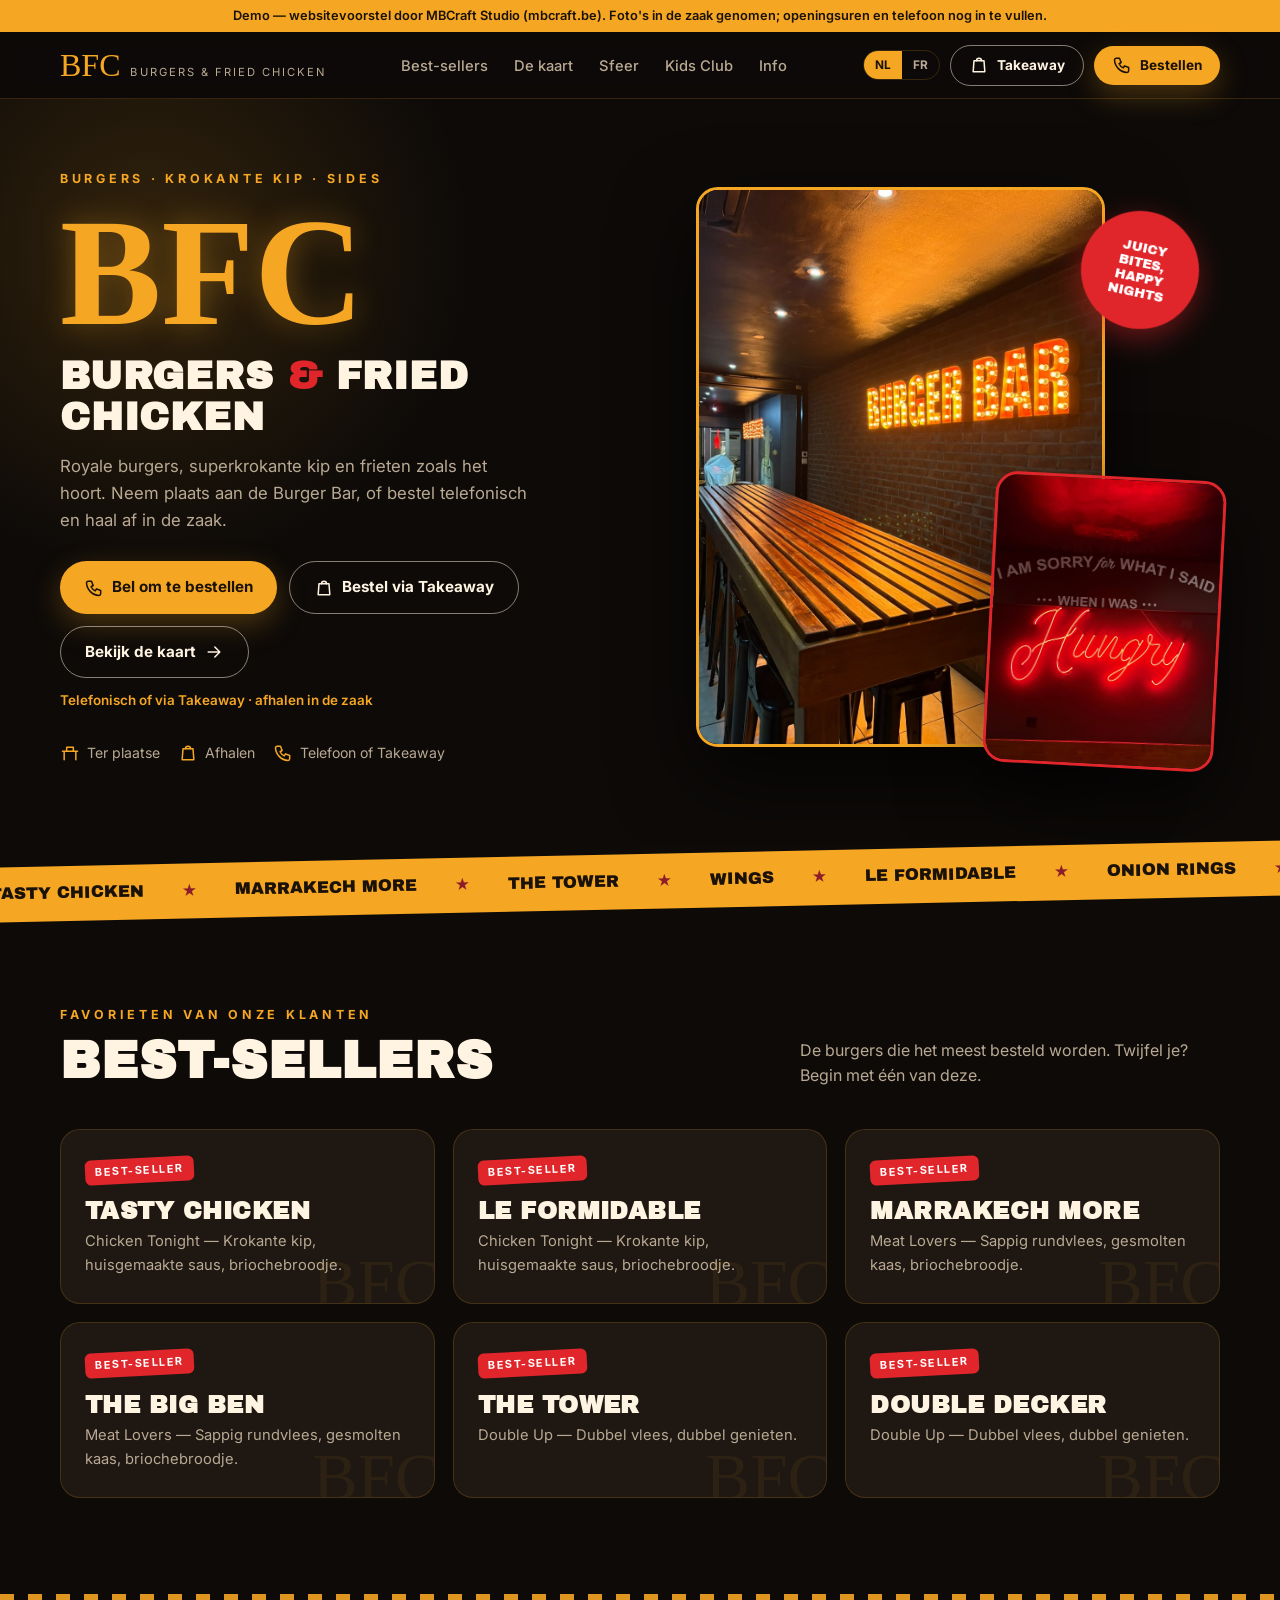
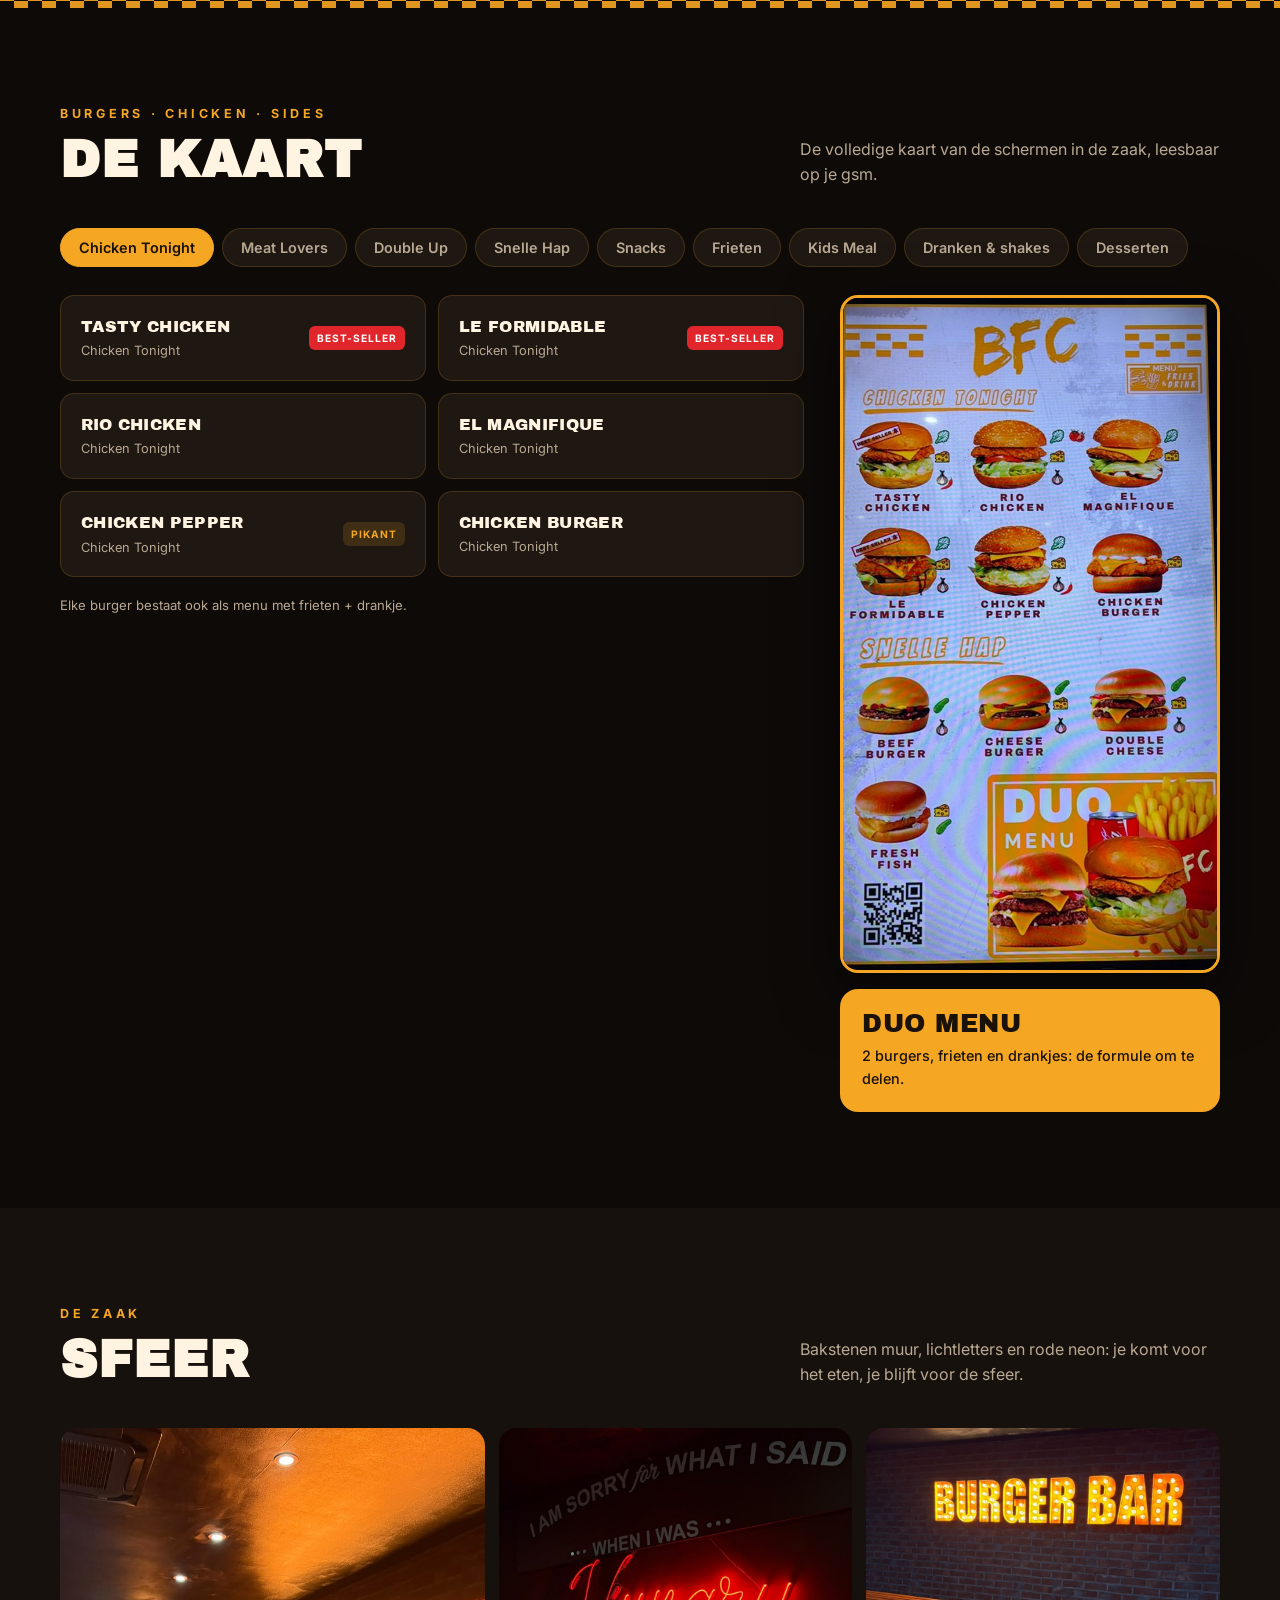
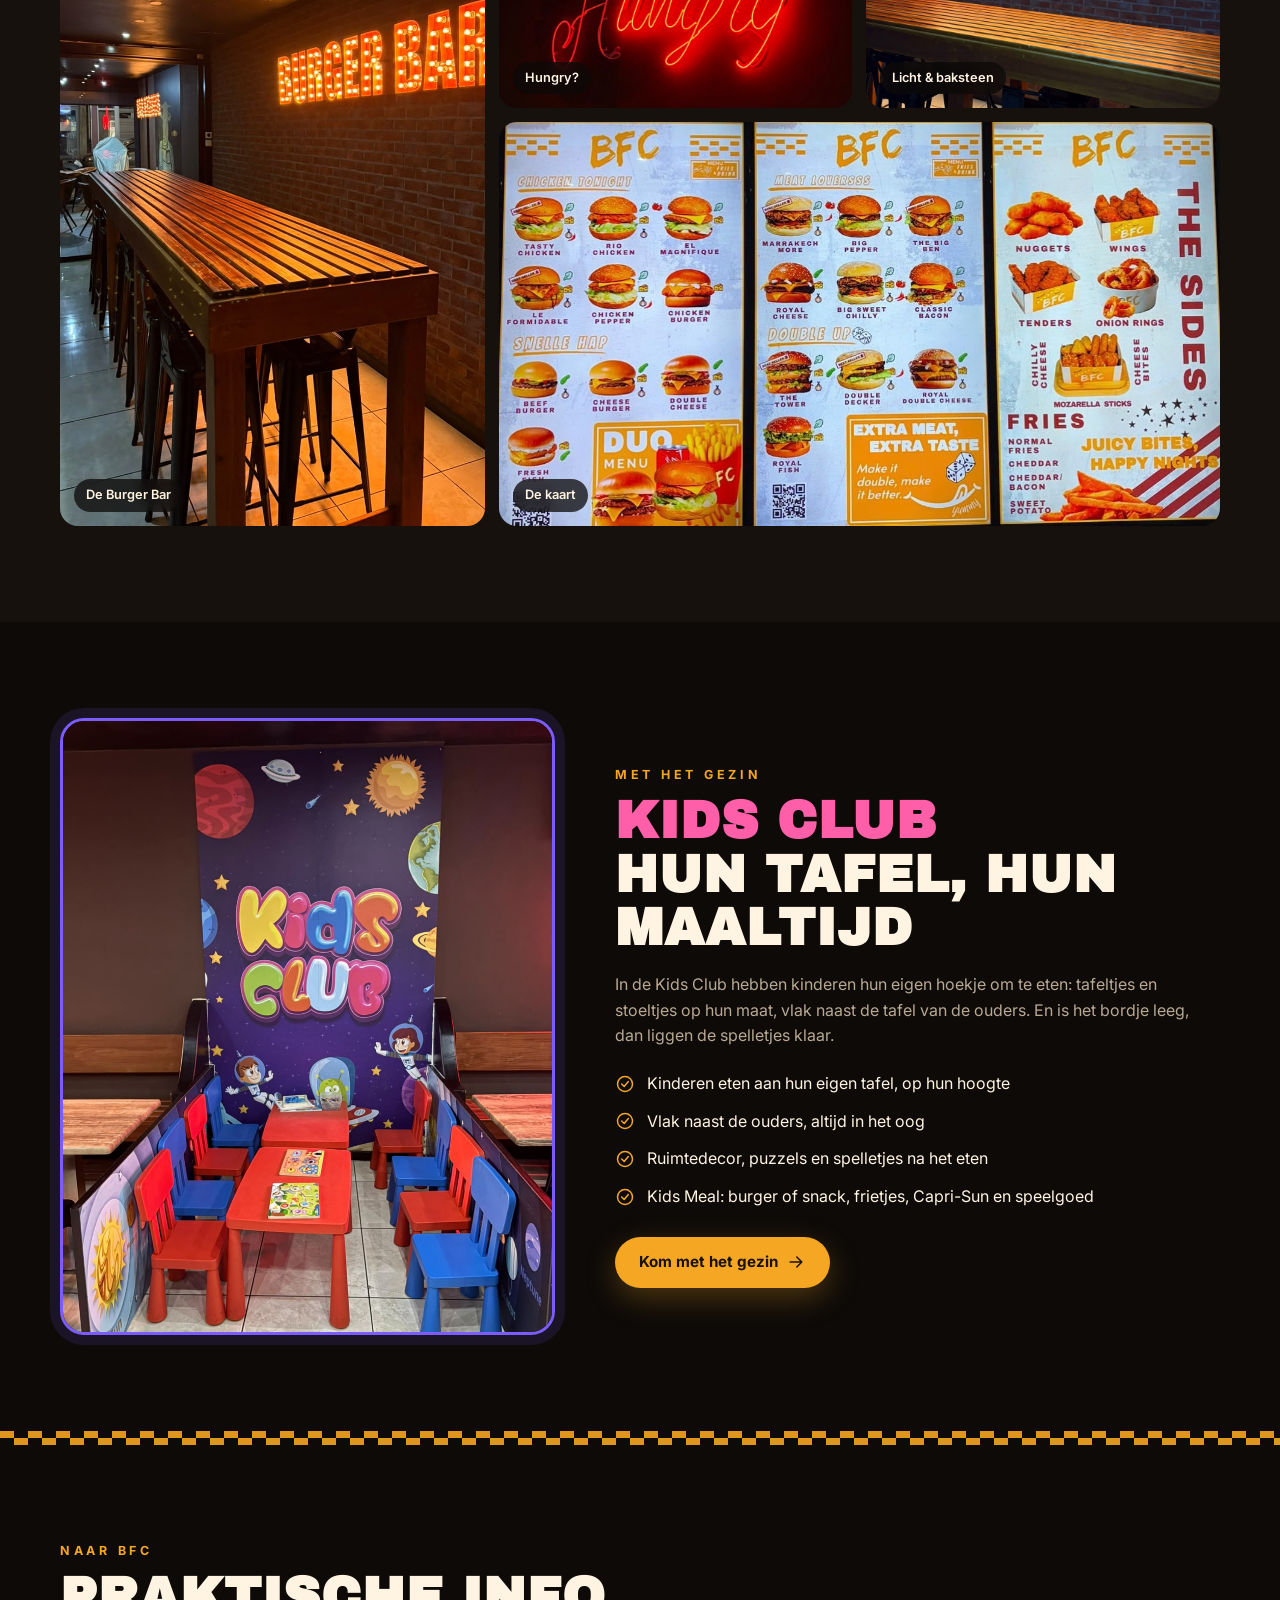
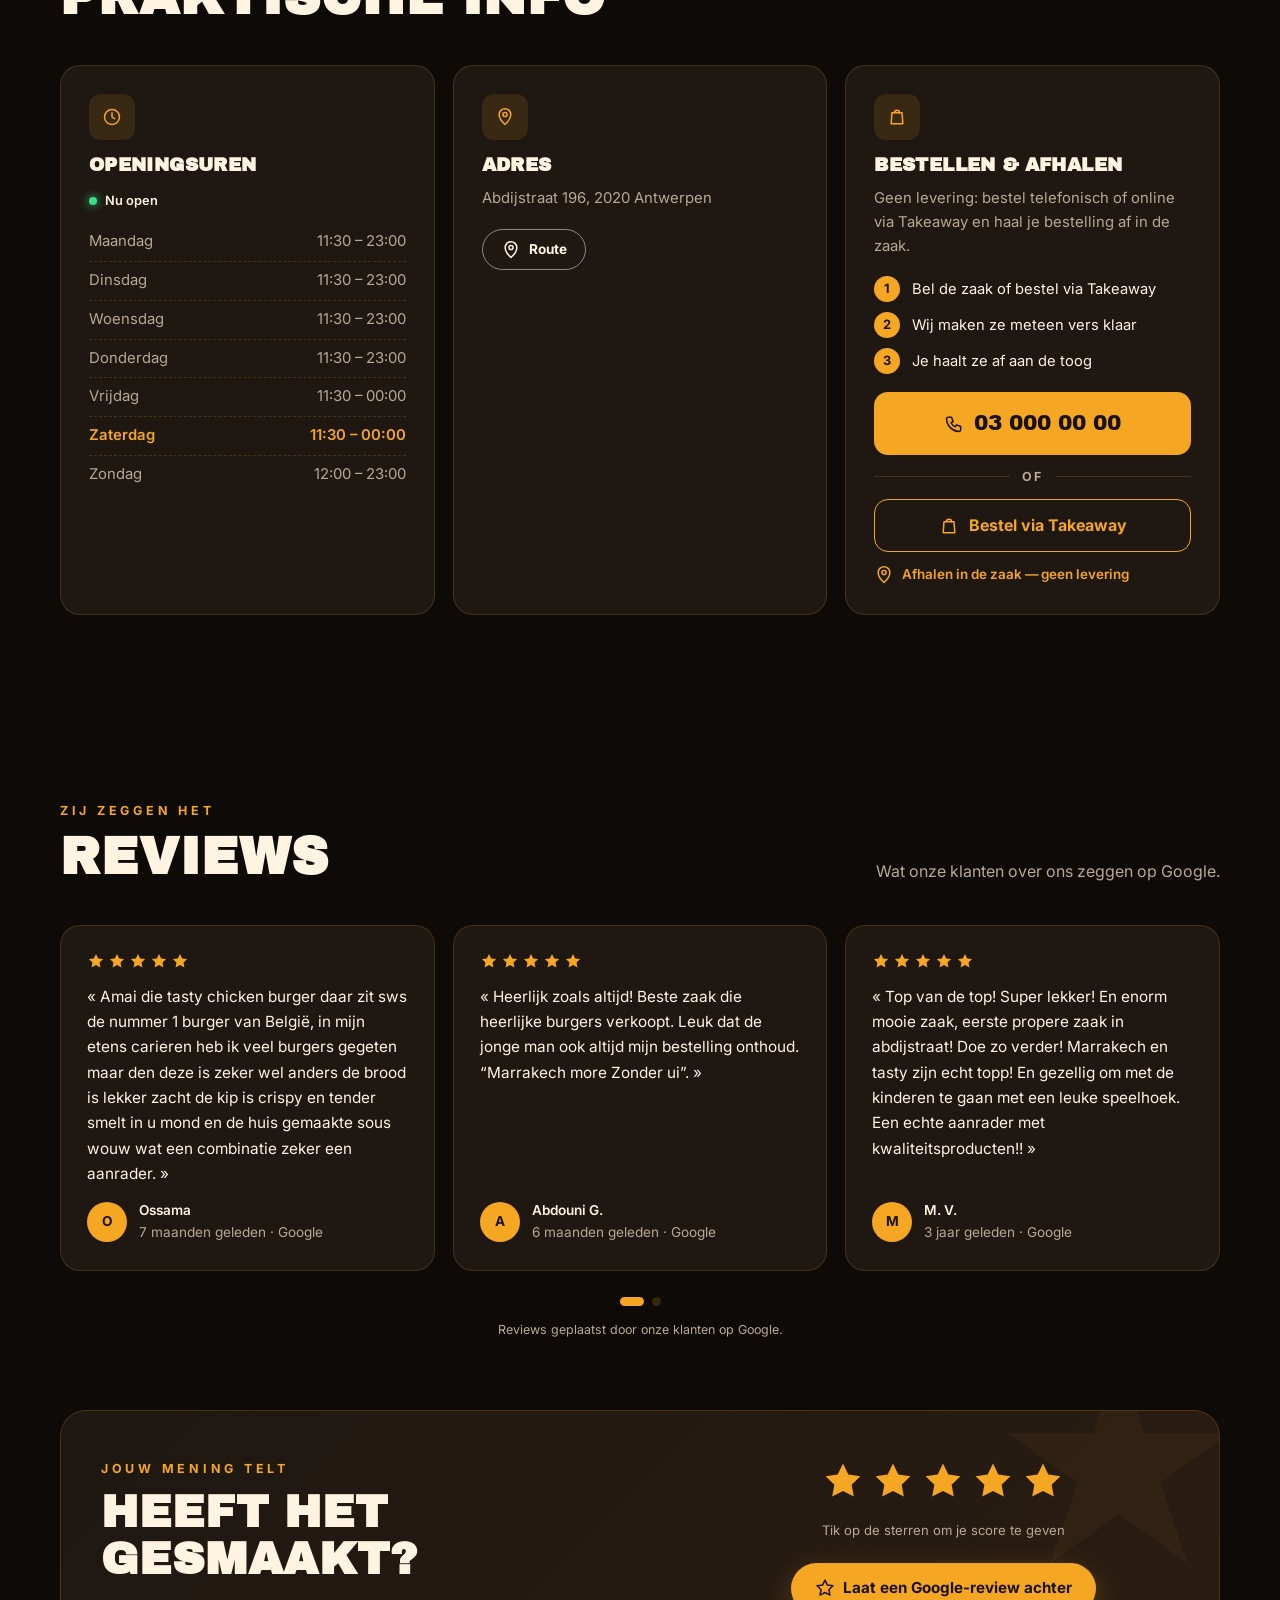
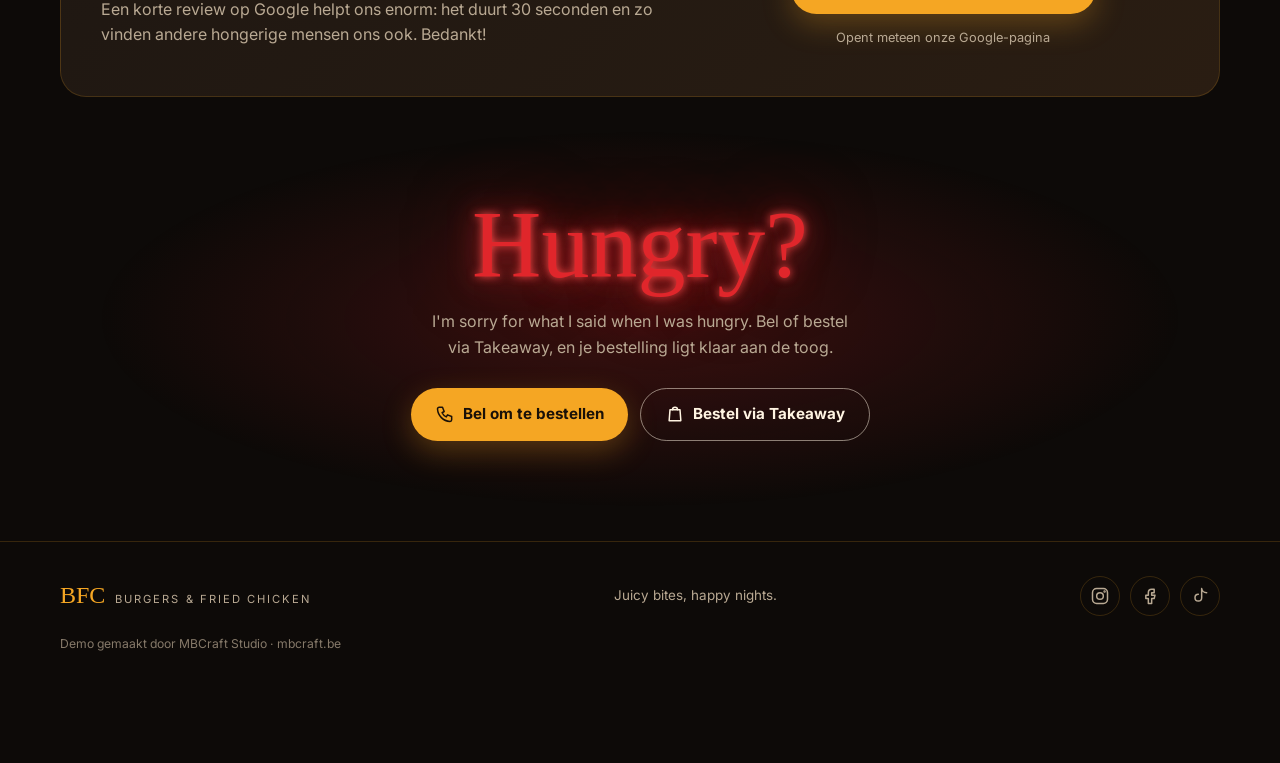
==== commit c25b5eaa: "Démo BFC : avis et best-sellers côte à côte sur mobile Co-Authored-By: Claude Opus 5.5 <noreply@anth" ====
--- a/demos/bfc/index.html
+++ b/demos/bfc/index.html
@@ -250,7 +250,9 @@
   .gal figure:first-child{grid-row:auto;grid-column:span 2;aspect-ratio:4/3}
   .kids{grid-template-columns:1fr;gap:36px}
   .infos{grid-template-columns:1fr}
-  .tst-grid{grid-template-columns:1fr}
+  .tst-grid.swipe{display:flex;overflow-x:auto;scroll-snap-type:x mandatory;gap:12px;margin:0 -16px;padding:0 16px 6px;scrollbar-width:none;-webkit-overflow-scrolling:touch}
+  .tst-grid.swipe::-webkit-scrollbar{display:none}
+  .tst-grid.swipe .tc{flex:0 0 84%;scroll-snap-align:center;animation:none}
   .rv-card{grid-template-columns:1fr;padding:34px 22px;text-align:center}
   .mbar{display:grid;grid-template-columns:.8fr .9fr 1.9fr;gap:8px;position:fixed;left:0;right:0;bottom:0;z-index:60;padding:10px 12px calc(10px + env(safe-area-inset-bottom));background:rgba(13,10,8,.95);backdrop-filter:blur(10px);border-top:1px solid var(--line)}
   .mbar a{display:flex;flex-direction:column;align-items:center;gap:3px;text-decoration:none;font-size:.72rem;font-weight:600;padding:8px;border-radius:12px;background:var(--card)}
@@ -260,7 +262,10 @@
   section{padding:70px 0}
   .ticker{padding:9px 0;margin-top:4px}
   .ticker div{font-size:.72rem;gap:16px;animation-duration:14s}
-  .best,.list{grid-template-columns:1fr}
+  .list{grid-template-columns:1fr}
+  .best{display:flex;overflow-x:auto;scroll-snap-type:x mandatory;gap:12px;margin:0 -16px;padding:0 16px 6px;scrollbar-width:none}
+  .best::-webkit-scrollbar{display:none}
+  .best .bs{flex:0 0 78%;scroll-snap-align:center}
   .hero-pics{height:380px}
   .sticker{width:96px;height:96px;font-size:.7rem}
   .carte-side{grid-template-columns:1fr}
@@ -670,33 +675,73 @@
     fr:"Des burgers au top. Je suis un client fidèle !" }}
 ];
 let tstPage = 0;
+const tstMq = matchMedia('(max-width:600px)');          // téléphone : avis côte à côte, à faire glisser
+const tstGrid = document.getElementById('tstGrid');
+const tstCard = r => `
+    <article class="tc">
+      <div class="st">${'<svg><use href="#i-star"/></svg>'.repeat(r.note)}</div>
+      <blockquote>« ${r.texte[lang]} »</blockquote>
+      <footer><span class="av">${r.nom.charAt(0)}</span><span><b>${r.nom}</b>${r.quand[lang]} · Google${lang !== r.orig ? ' · ' + T[lang].t_trad : ''}</span></footer>
+    </article>`;
+function tstPages(){ return tstMq.matches ? REVIEWS.length : Math.ceil(REVIEWS.length / 3); }
+function tstDots(){
+  document.getElementById('tstDots').innerHTML = Array.from({length: tstPages()}, (_, i) =>
+    `<i class="${i === tstPage ? 'on' : ''}" data-p="${i}"></i>`).join('');
+}
 function renderReviews(){
   const sec = document.getElementById('reviews');
   sec.hidden = REVIEWS.length === 0;
   if (!REVIEWS.length) return;
-  const pages = Math.ceil(REVIEWS.length / 3);
+  const pages = tstPages();
   tstPage = (tstPage + pages) % pages;
-  const star = '<svg><use href="#i-star"/></svg>';
-  document.getElementById('tstGrid').innerHTML = REVIEWS.slice(tstPage * 3, tstPage * 3 + 3).map((r, i) => `
-    <article class="tc" style="animation-delay:${i * 80}ms">
-      <div class="st">${star.repeat(r.note)}</div>
-      <blockquote>« ${r.texte[lang]} »</blockquote>
-      <footer><span class="av">${r.nom.charAt(0)}</span><span><b>${r.nom}</b>${r.quand[lang]} · Google${lang !== r.orig ? ' · ' + T[lang].t_trad : ''}</span></footer>
-    </article>`).join('');
+  if (tstMq.matches) {
+    tstGrid.classList.add('swipe');
+    tstGrid.innerHTML = REVIEWS.map(tstCard).join('');
+    tstGo(tstPage, false);
+  } else {
+    tstGrid.classList.remove('swipe');
+    tstGrid.innerHTML = REVIEWS.slice(tstPage * 3, tstPage * 3 + 3).map(tstCard).join('');
+    [...tstGrid.children].forEach((c, i) => c.style.animationDelay = (i * 80) + 'ms');
+  }
   document.getElementById('tstNav').style.display = pages > 1 ? '' : 'none';
-  document.getElementById('tstDots').innerHTML = Array.from({length: pages}, (_, i) =>
-    `<i class="${i === tstPage ? 'on' : ''}" data-p="${i}"></i>`).join('');
-}
-/* Défilement automatique toutes les 5 s (pause au survol) */
-let tstTimer = null, tstHover = false;
+  tstDots();
+}
+function tstGo(i, smooth = true){
+  const c = tstGrid.children[i]; if (!c) return;
+  tstGrid.scrollTo({left: c.offsetLeft - tstGrid.offsetLeft - (tstGrid.clientWidth - c.offsetWidth) / 2, behavior: smooth ? 'smooth' : 'auto'});
+}
+function tstNext(){
+  tstPage = (tstPage + 1) % tstPages();
+  if (tstMq.matches) { tstGo(tstPage); tstDots(); } else renderReviews();
+}
+/* Défilement automatique toutes les 5 s (pause au survol / quand on touche) */
+let tstTimer = null, tstHover = false, tstTouch = 0;
 function tstAuto(){
   clearInterval(tstTimer);
-  if (REVIEWS.length > 3) tstTimer = setInterval(() => { if (!tstHover && !document.hidden) { tstPage++; renderReviews(); } }, 5000);
-}
-const tstGrid = document.getElementById('tstGrid');
+  if (tstPages() > 1) tstTimer = setInterval(() => {
+    if (!tstHover && !document.hidden && Date.now() - tstTouch > 6000) tstNext();
+  }, 5000);
+}
 tstGrid.addEventListener('mouseenter', () => tstHover = true);
 tstGrid.addEventListener('mouseleave', () => tstHover = false);
-document.getElementById('tstDots').onclick = e => { if (e.target.dataset.p) { tstPage = +e.target.dataset.p; renderReviews(); tstAuto(); } };
+tstGrid.addEventListener('touchstart', () => tstTouch = Date.now(), {passive:true});
+let tstScrollT;
+tstGrid.addEventListener('scroll', () => {          // met à jour les points quand on glisse au doigt
+  if (!tstMq.matches) return;
+  clearTimeout(tstScrollT);
+  tstScrollT = setTimeout(() => {
+    const w = tstGrid.children[0] ? tstGrid.children[0].offsetWidth + 12 : 1;
+    const i = Math.round(tstGrid.scrollLeft / w);
+    if (i !== tstPage) { tstPage = Math.min(i, REVIEWS.length - 1); tstDots(); }
+  }, 80);
+}, {passive:true});
+document.getElementById('tstDots').onclick = e => {
+  if (!e.target.dataset.p) return;
+  tstPage = +e.target.dataset.p;
+  if (tstMq.matches) { tstGo(tstPage); tstDots(); } else renderReviews();
+  tstAuto();
+};
+tstMq.addEventListener('change', () => { tstPage = 0; renderReviews(); tstAuto(); });
 tstAuto();
 /* Lien d'avis Google (ouvre directement « Écrire un avis » sur la fiche Abdijstraat 196) */
 const REVIEW_URL = 'https://search.google.com/local/writereview?placeid=ChIJD6f5flb3w0cROM55awdE1Jo';
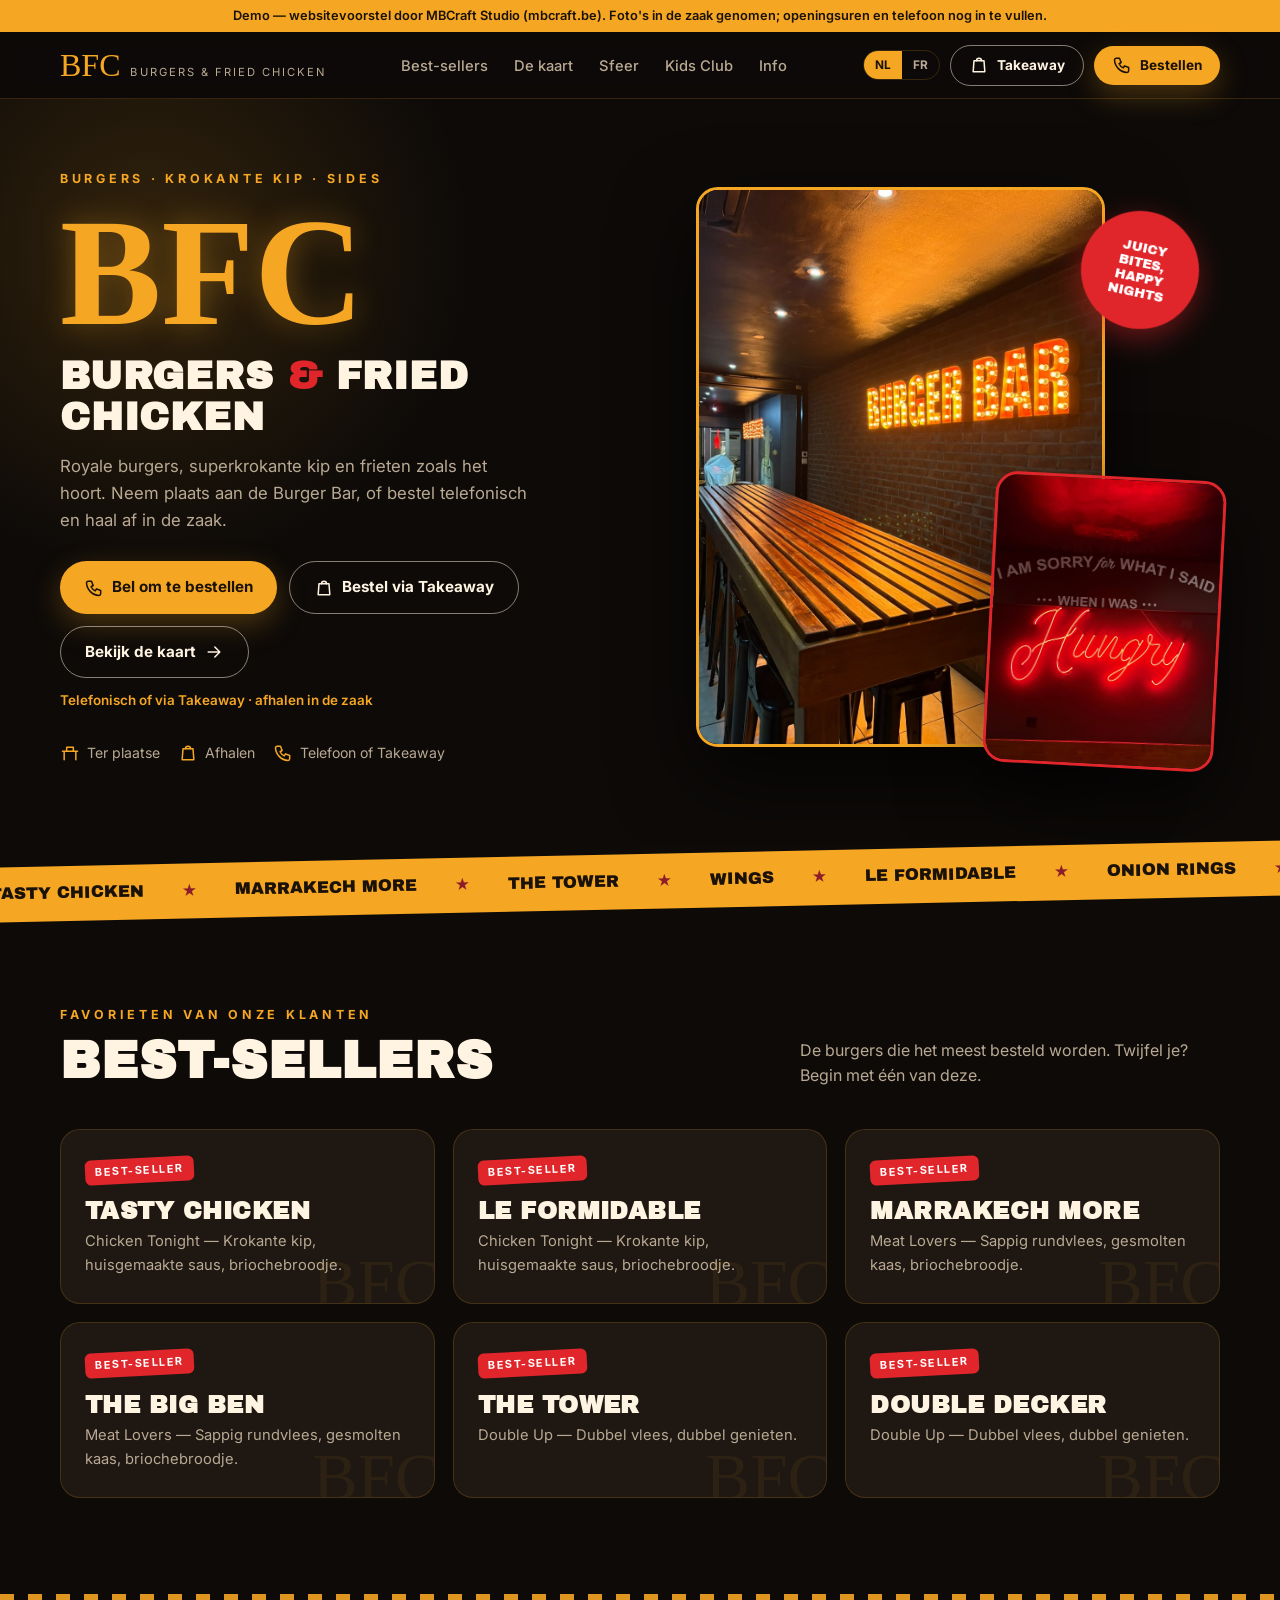
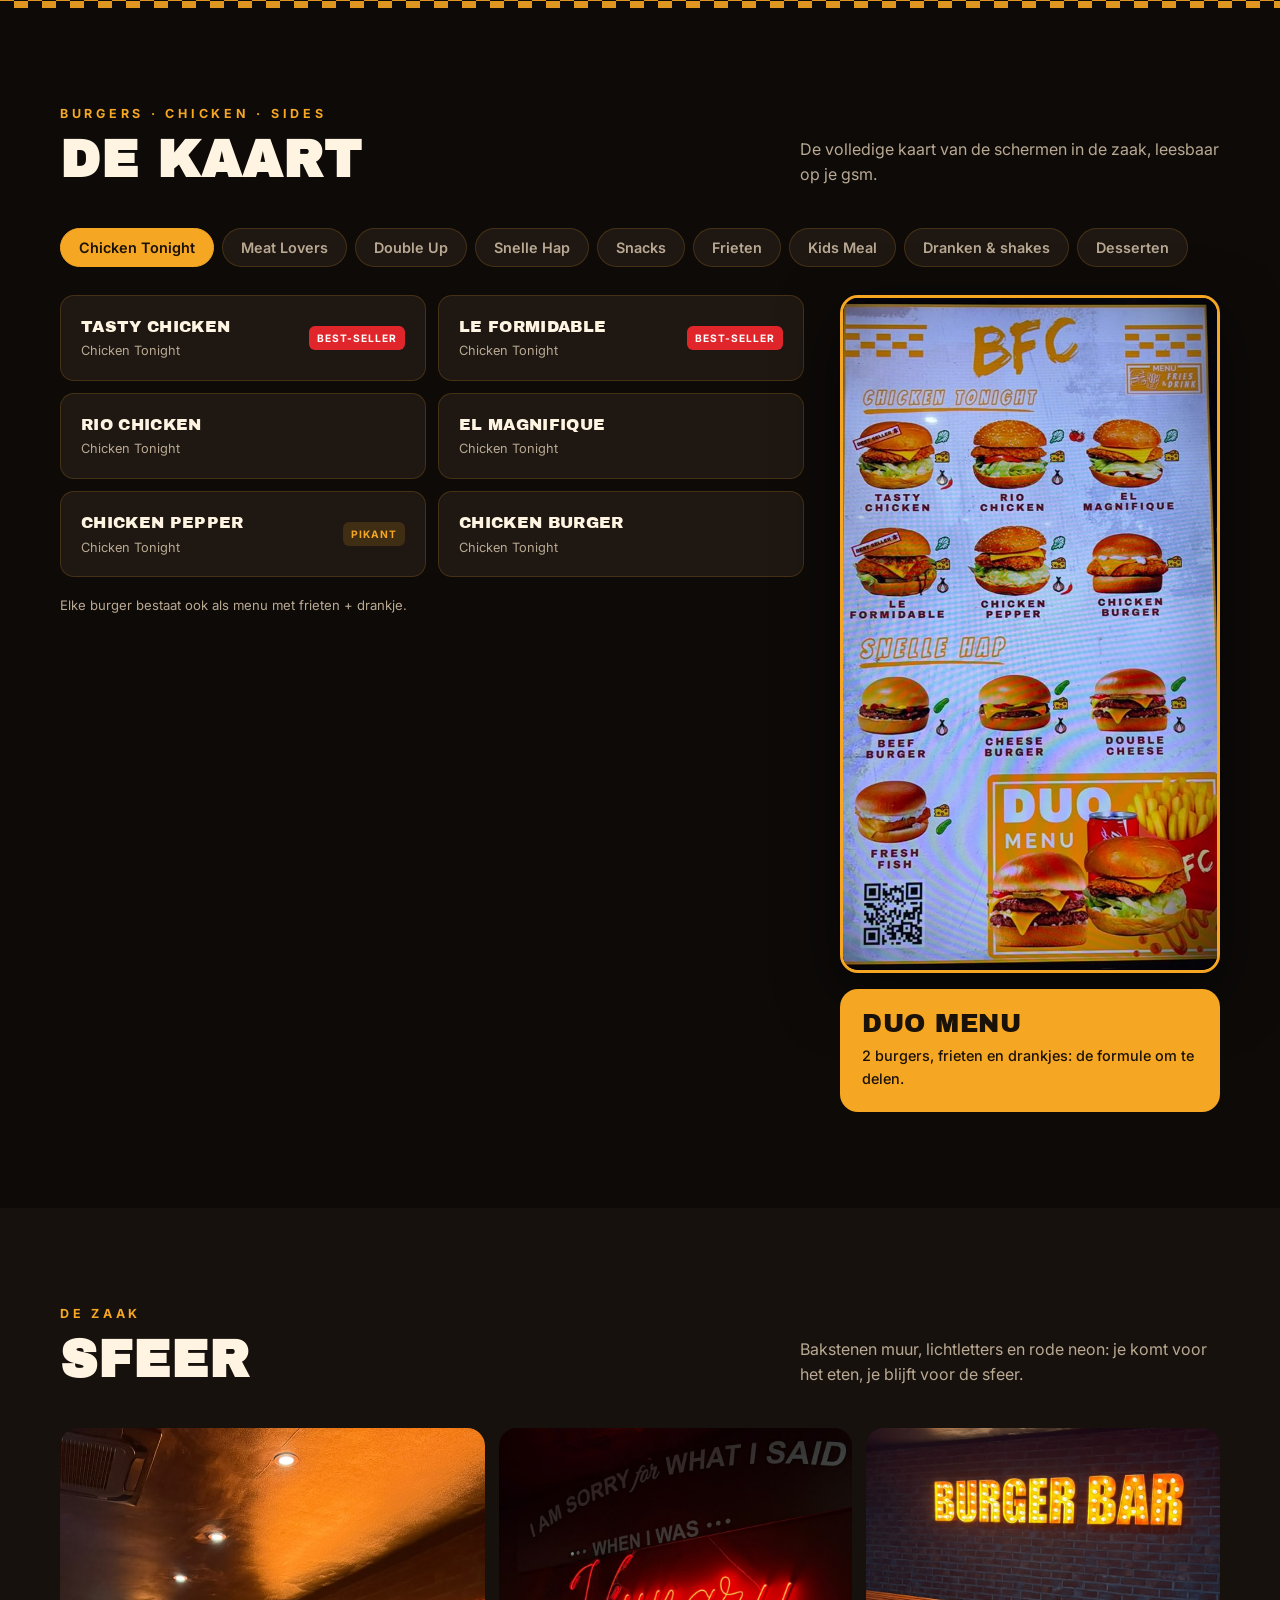
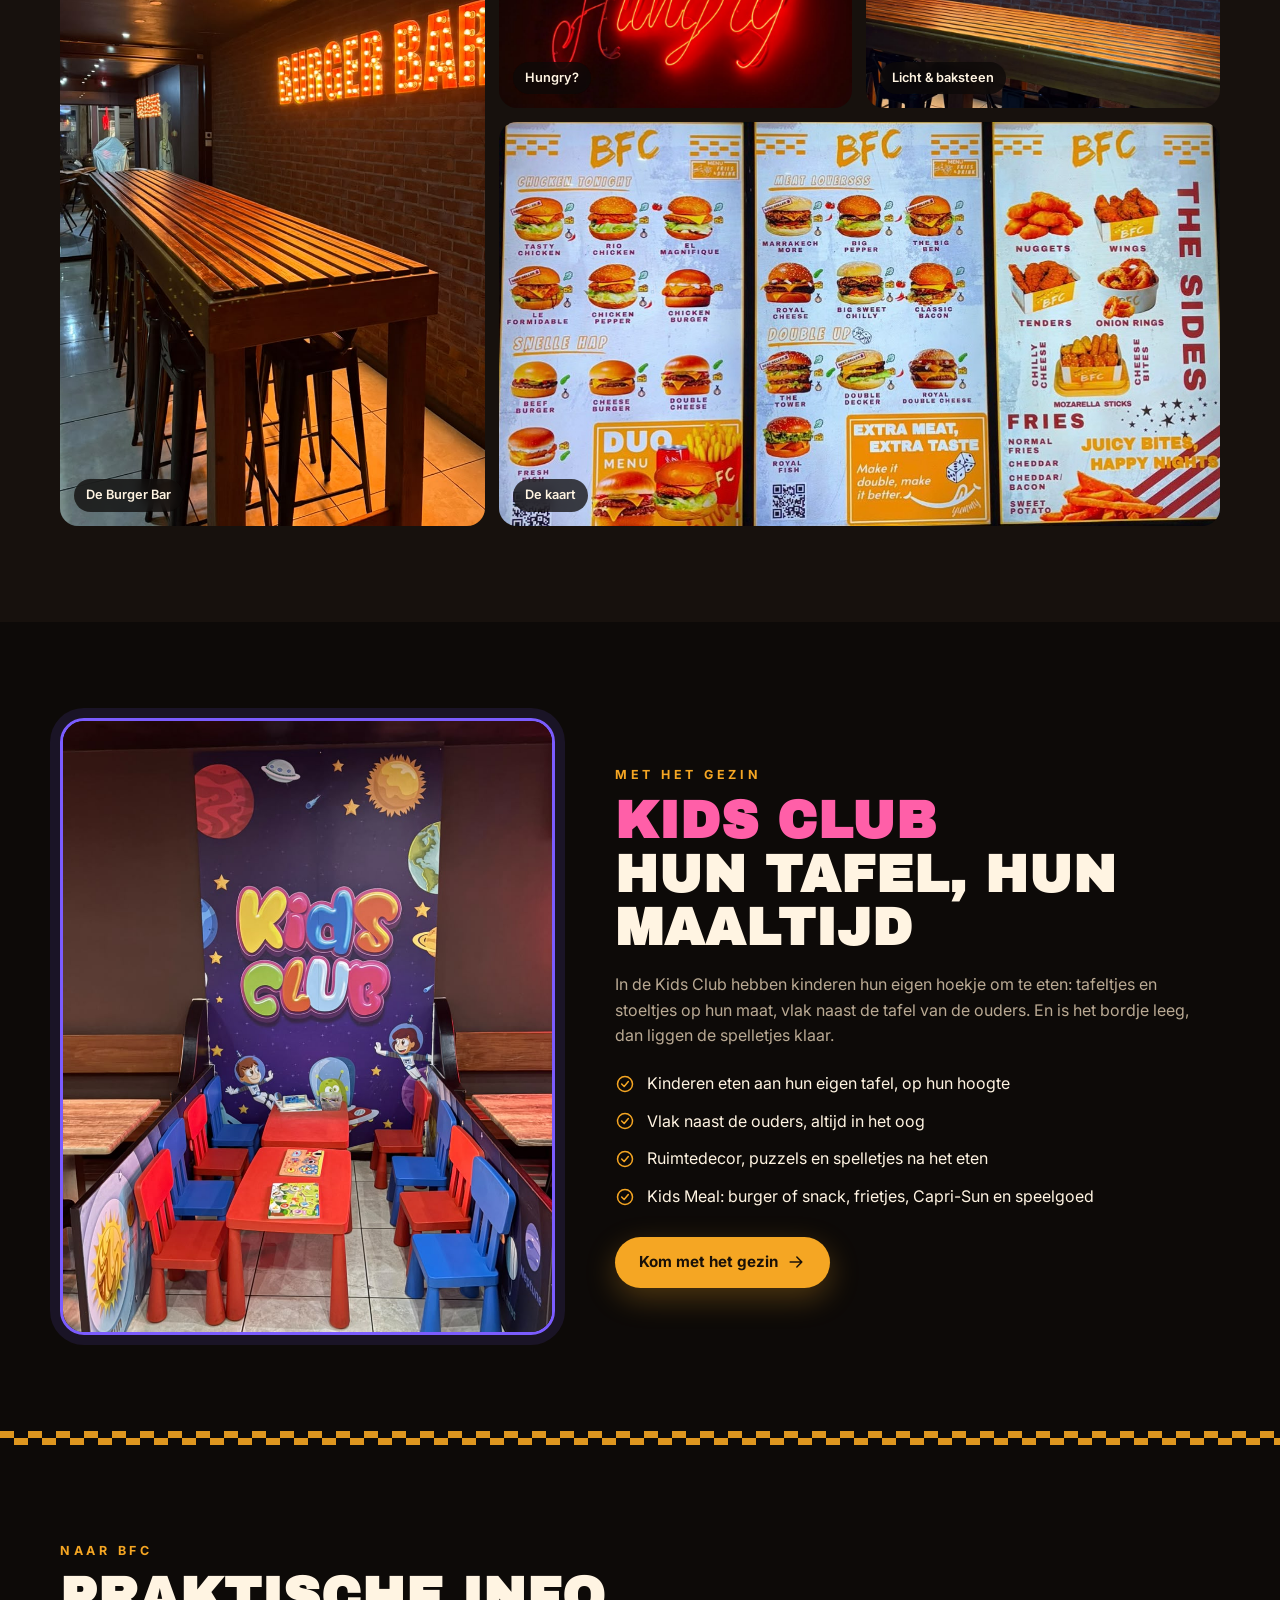
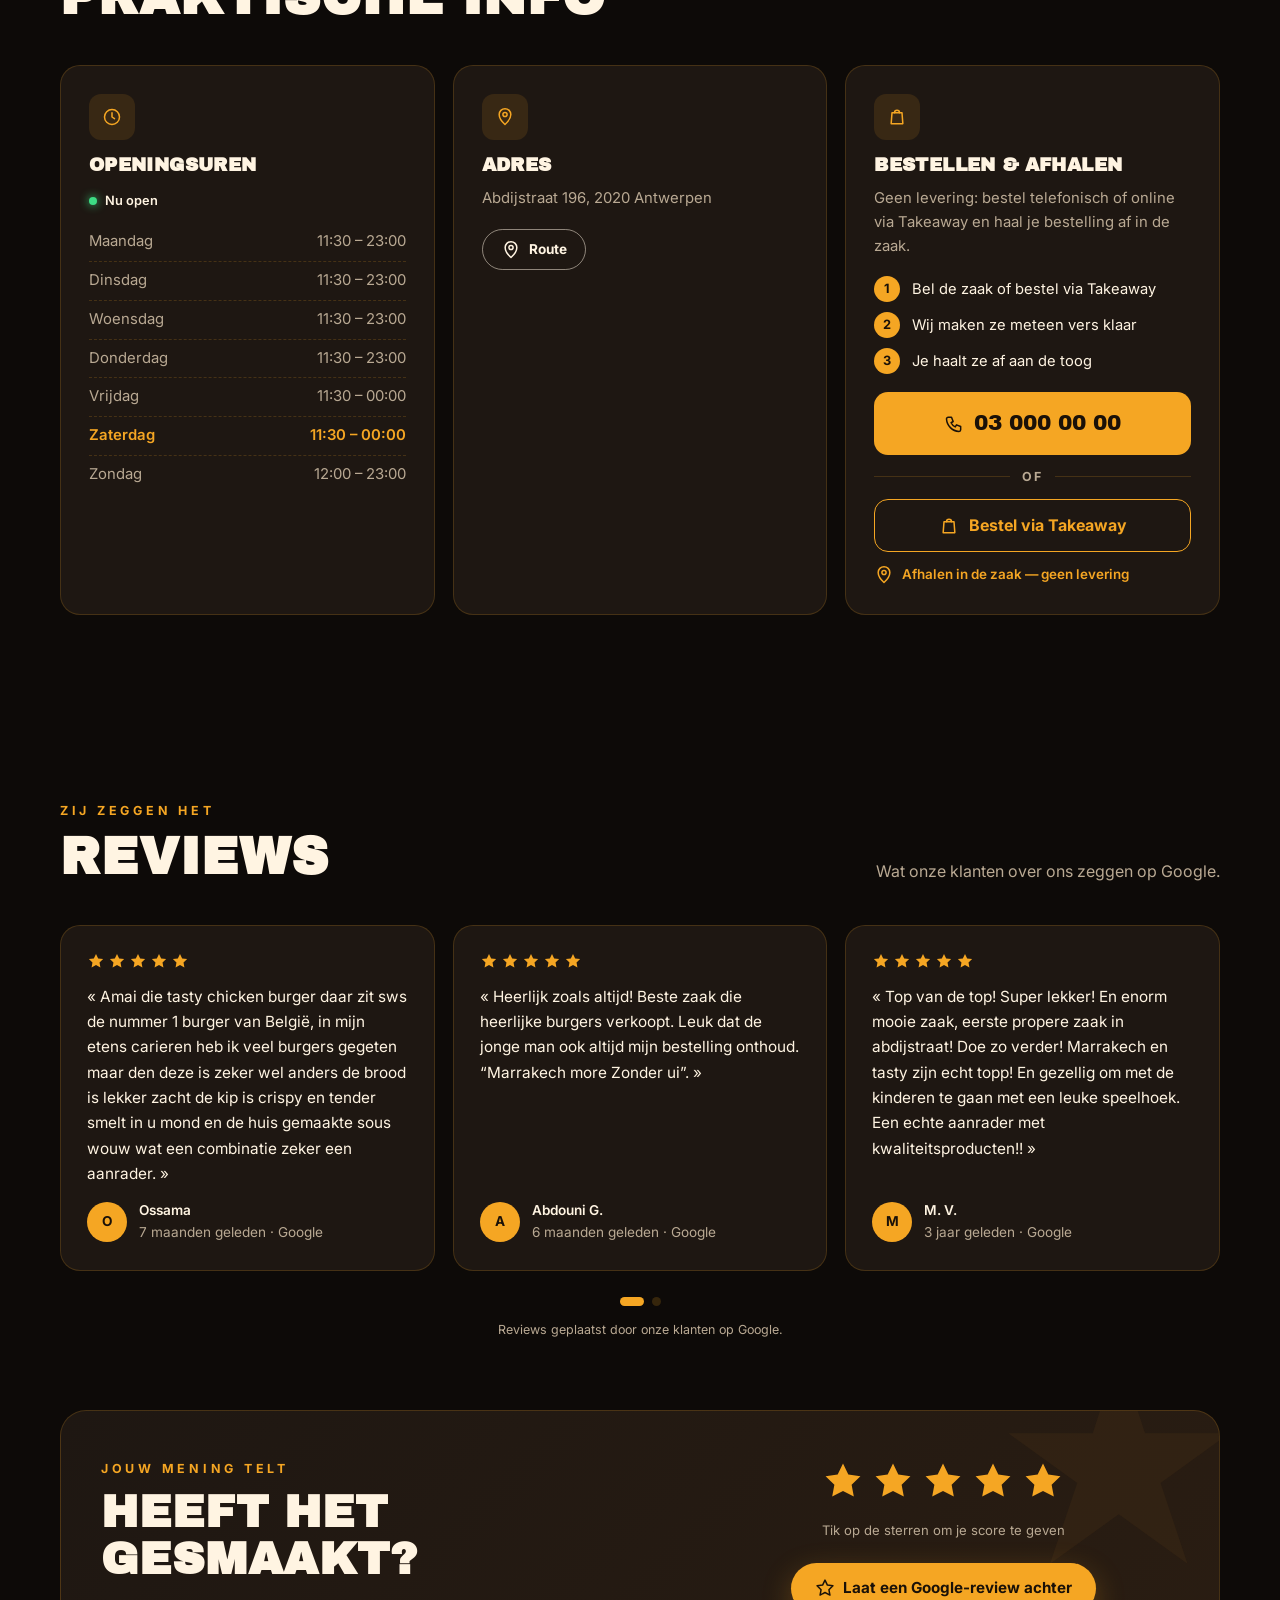
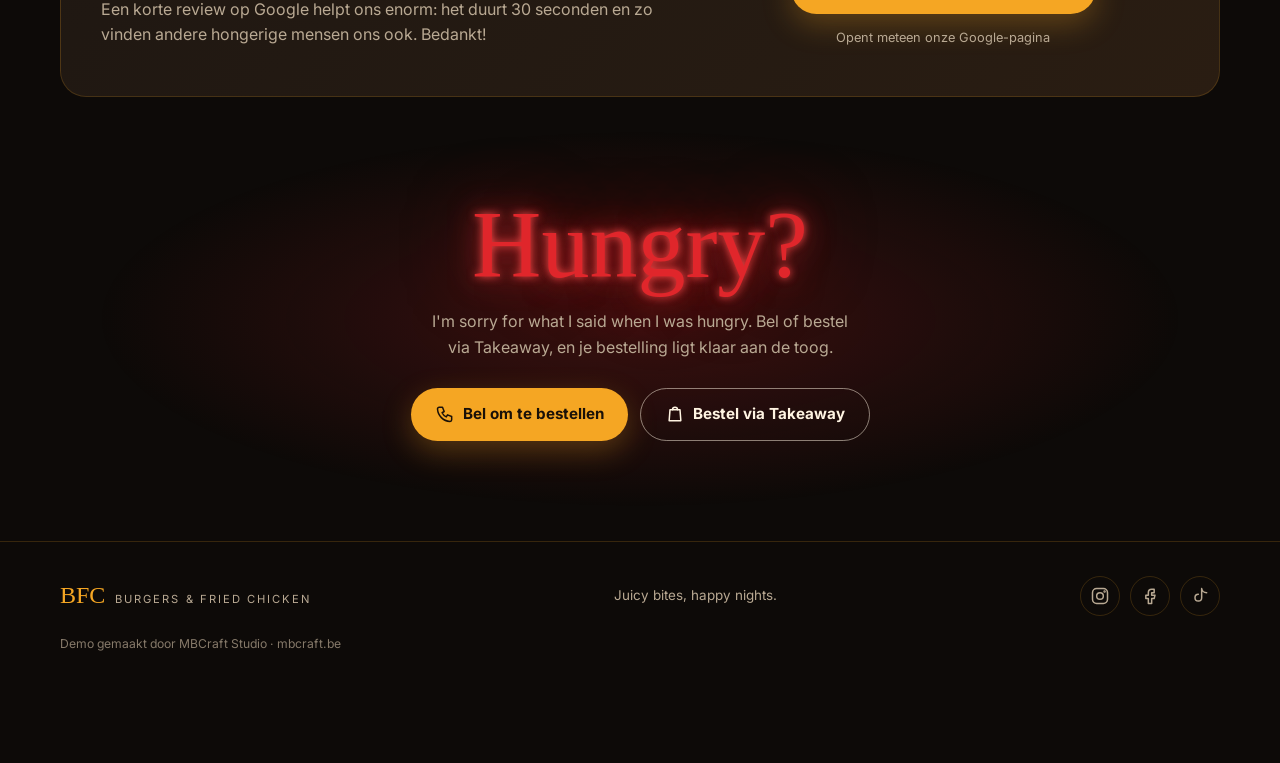
==== commit 9506aee2: "Démo BFC : best-sellers et avis en 3 colonnes sur mobile Co-Authored-By: Claude Opus 5.5 <noreply@an" ====
--- a/demos/bfc/index.html
+++ b/demos/bfc/index.html
@@ -250,9 +250,7 @@
   .gal figure:first-child{grid-row:auto;grid-column:span 2;aspect-ratio:4/3}
   .kids{grid-template-columns:1fr;gap:36px}
   .infos{grid-template-columns:1fr}
-  .tst-grid.swipe{display:flex;overflow-x:auto;scroll-snap-type:x mandatory;gap:12px;margin:0 -16px;padding:0 16px 6px;scrollbar-width:none;-webkit-overflow-scrolling:touch}
-  .tst-grid.swipe::-webkit-scrollbar{display:none}
-  .tst-grid.swipe .tc{flex:0 0 84%;scroll-snap-align:center;animation:none}
+
   .rv-card{grid-template-columns:1fr;padding:34px 22px;text-align:center}
   .mbar{display:grid;grid-template-columns:.8fr .9fr 1.9fr;gap:8px;position:fixed;left:0;right:0;bottom:0;z-index:60;padding:10px 12px calc(10px + env(safe-area-inset-bottom));background:rgba(13,10,8,.95);backdrop-filter:blur(10px);border-top:1px solid var(--line)}
   .mbar a{display:flex;flex-direction:column;align-items:center;gap:3px;text-decoration:none;font-size:.72rem;font-weight:600;padding:8px;border-radius:12px;background:var(--card)}
@@ -263,9 +261,21 @@
   .ticker{padding:9px 0;margin-top:4px}
   .ticker div{font-size:.72rem;gap:16px;animation-duration:14s}
   .list{grid-template-columns:1fr}
-  .best{display:flex;overflow-x:auto;scroll-snap-type:x mandatory;gap:12px;margin:0 -16px;padding:0 16px 6px;scrollbar-width:none}
-  .best::-webkit-scrollbar{display:none}
-  .best .bs{flex:0 0 78%;scroll-snap-align:center}
+  /* best-sellers : 3 + 3 petites cartes */
+  .best{grid-template-columns:repeat(3,1fr);gap:8px}
+  .bs{padding:12px 10px 14px;border-radius:14px}
+  .bs .tagline{font-size:.5rem;padding:3px 6px;letter-spacing:.08em}
+  .bs h3{font-size:.78rem;margin:10px 0 4px;line-height:1.15}
+  .bs p{display:none}
+  .bs .cat{font-size:2.2rem;bottom:-8px}
+  /* avis : 3 petites cartes côte à côte */
+  .tst-grid{grid-template-columns:repeat(3,1fr);gap:8px}
+  .tc{padding:12px 10px;border-radius:14px;gap:8px}
+  .tc .st{gap:1px}
+  .tc .st svg{width:10px;height:10px}
+  .tc blockquote{flex:none;font-size:.7rem;line-height:1.45;display:-webkit-box;-webkit-line-clamp:9;-webkit-box-orient:vertical;overflow:hidden}
+  .tc footer{margin-top:auto;flex-direction:column;align-items:flex-start;gap:6px;font-size:.6rem;line-height:1.3}
+  .tc .av{width:24px;height:24px;font-size:.7rem}
   .hero-pics{height:380px}
   .sticker{width:96px;height:96px;font-size:.7rem}
   .carte-side{grid-template-columns:1fr}
@@ -675,73 +685,32 @@
     fr:"Des burgers au top. Je suis un client fidèle !" }}
 ];
 let tstPage = 0;
-const tstMq = matchMedia('(max-width:600px)');          // téléphone : avis côte à côte, à faire glisser
 const tstGrid = document.getElementById('tstGrid');
-const tstCard = r => `
-    <article class="tc">
-      <div class="st">${'<svg><use href="#i-star"/></svg>'.repeat(r.note)}</div>
-      <blockquote>« ${r.texte[lang]} »</blockquote>
-      <footer><span class="av">${r.nom.charAt(0)}</span><span><b>${r.nom}</b>${r.quand[lang]} · Google${lang !== r.orig ? ' · ' + T[lang].t_trad : ''}</span></footer>
-    </article>`;
-function tstPages(){ return tstMq.matches ? REVIEWS.length : Math.ceil(REVIEWS.length / 3); }
-function tstDots(){
-  document.getElementById('tstDots').innerHTML = Array.from({length: tstPages()}, (_, i) =>
-    `<i class="${i === tstPage ? 'on' : ''}" data-p="${i}"></i>`).join('');
-}
 function renderReviews(){
   const sec = document.getElementById('reviews');
   sec.hidden = REVIEWS.length === 0;
   if (!REVIEWS.length) return;
-  const pages = tstPages();
+  const pages = Math.ceil(REVIEWS.length / 3);
   tstPage = (tstPage + pages) % pages;
-  if (tstMq.matches) {
-    tstGrid.classList.add('swipe');
-    tstGrid.innerHTML = REVIEWS.map(tstCard).join('');
-    tstGo(tstPage, false);
-  } else {
-    tstGrid.classList.remove('swipe');
-    tstGrid.innerHTML = REVIEWS.slice(tstPage * 3, tstPage * 3 + 3).map(tstCard).join('');
-    [...tstGrid.children].forEach((c, i) => c.style.animationDelay = (i * 80) + 'ms');
-  }
+  tstGrid.innerHTML = REVIEWS.slice(tstPage * 3, tstPage * 3 + 3).map((r, i) => `
+    <article class="tc" style="animation-delay:${i * 80}ms">
+      <div class="st">${'<svg><use href="#i-star"/></svg>'.repeat(r.note)}</div>
+      <blockquote>« ${r.texte[lang]} »</blockquote>
+      <footer><span class="av">${r.nom.charAt(0)}</span><span><b>${r.nom}</b>${r.quand[lang]} · Google${lang !== r.orig ? ' · ' + T[lang].t_trad : ''}</span></footer>
+    </article>`).join('');
   document.getElementById('tstNav').style.display = pages > 1 ? '' : 'none';
-  tstDots();
+  document.getElementById('tstDots').innerHTML = Array.from({length: pages}, (_, i) =>
+    `<i class="${i === tstPage ? 'on' : ''}" data-p="${i}"></i>`).join('');
 }
-function tstGo(i, smooth = true){
-  const c = tstGrid.children[i]; if (!c) return;
-  tstGrid.scrollTo({left: c.offsetLeft - tstGrid.offsetLeft - (tstGrid.clientWidth - c.offsetWidth) / 2, behavior: smooth ? 'smooth' : 'auto'});
-}
-function tstNext(){
-  tstPage = (tstPage + 1) % tstPages();
-  if (tstMq.matches) { tstGo(tstPage); tstDots(); } else renderReviews();
-}
-/* Défilement automatique toutes les 5 s (pause au survol / quand on touche) */
-let tstTimer = null, tstHover = false, tstTouch = 0;
+/* Défilement automatique : 3 avis, puis les 3 suivants, toutes les 5 s (pause au survol) */
+let tstTimer = null, tstHover = false;
 function tstAuto(){
   clearInterval(tstTimer);
-  if (tstPages() > 1) tstTimer = setInterval(() => {
-    if (!tstHover && !document.hidden && Date.now() - tstTouch > 6000) tstNext();
-  }, 5000);
+  if (REVIEWS.length > 3) tstTimer = setInterval(() => { if (!tstHover && !document.hidden) { tstPage++; renderReviews(); } }, 5000);
 }
 tstGrid.addEventListener('mouseenter', () => tstHover = true);
 tstGrid.addEventListener('mouseleave', () => tstHover = false);
-tstGrid.addEventListener('touchstart', () => tstTouch = Date.now(), {passive:true});
-let tstScrollT;
-tstGrid.addEventListener('scroll', () => {          // met à jour les points quand on glisse au doigt
-  if (!tstMq.matches) return;
-  clearTimeout(tstScrollT);
-  tstScrollT = setTimeout(() => {
-    const w = tstGrid.children[0] ? tstGrid.children[0].offsetWidth + 12 : 1;
-    const i = Math.round(tstGrid.scrollLeft / w);
-    if (i !== tstPage) { tstPage = Math.min(i, REVIEWS.length - 1); tstDots(); }
-  }, 80);
-}, {passive:true});
-document.getElementById('tstDots').onclick = e => {
-  if (!e.target.dataset.p) return;
-  tstPage = +e.target.dataset.p;
-  if (tstMq.matches) { tstGo(tstPage); tstDots(); } else renderReviews();
-  tstAuto();
-};
-tstMq.addEventListener('change', () => { tstPage = 0; renderReviews(); tstAuto(); });
+document.getElementById('tstDots').onclick = e => { if (e.target.dataset.p) { tstPage = +e.target.dataset.p; renderReviews(); tstAuto(); } };
 tstAuto();
 /* Lien d'avis Google (ouvre directement « Écrire un avis » sur la fiche Abdijstraat 196) */
 const REVIEW_URL = 'https://search.google.com/local/writereview?placeid=ChIJD6f5flb3w0cROM55awdE1Jo';
